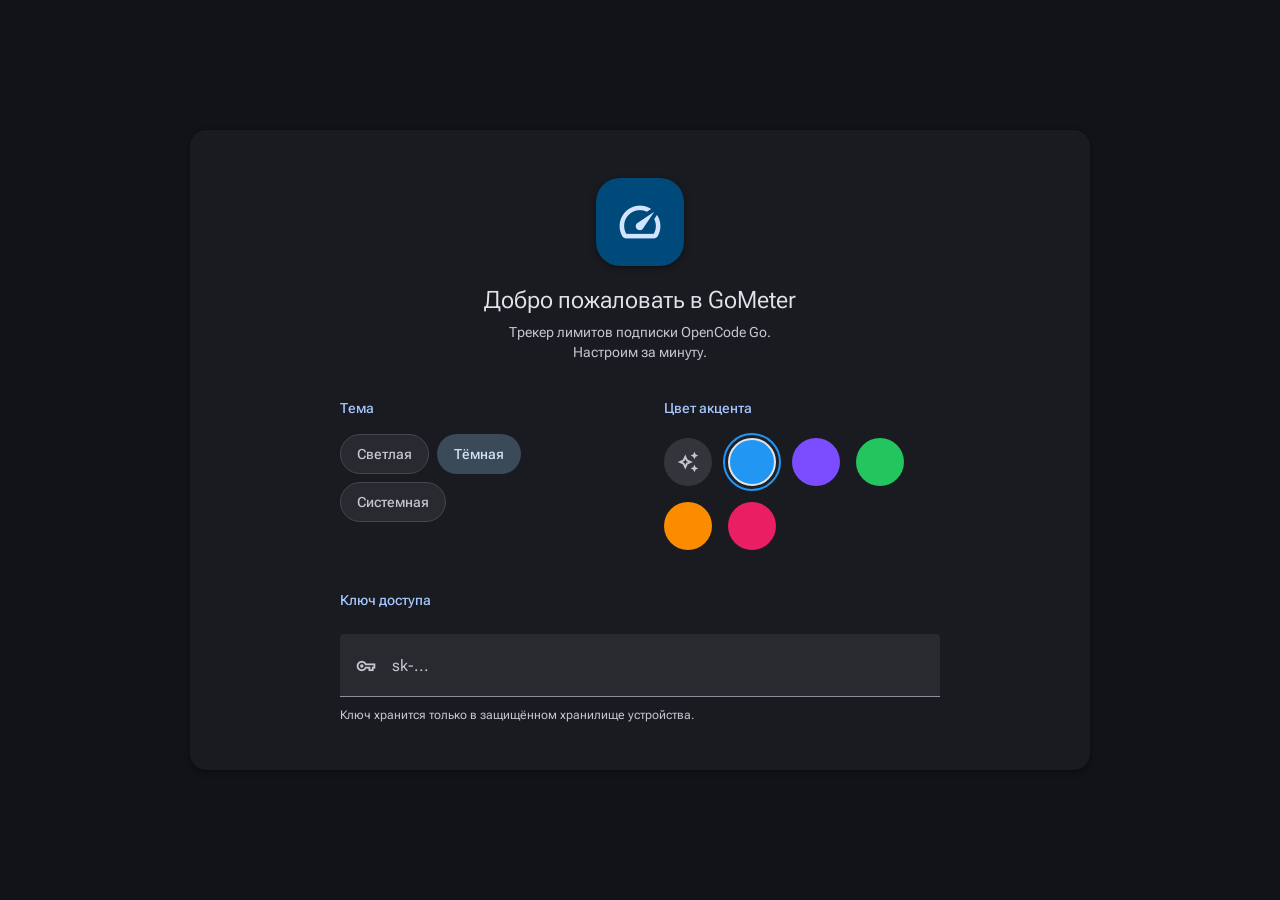
==== docs/gometer-mockup-md3/desktop.html @ 67d7cedd "Initial release: UI, in-app updates, packaging, CI and OpenCode Go API" ====
<!DOCTYPE html>
<html lang="ru">
<head>
  <meta charset="utf-8">
  <meta name="viewport" content="width=device-width, initial-scale=1">
  <title>GoMeter Desktop — лимиты OpenCode Go</title>
  <link rel="preconnect" href="https://fonts.googleapis.com">
  <link rel="preconnect" href="https://fonts.gstatic.com" crossorigin>
  <link href="https://fonts.googleapis.com/css2?family=Roboto+Flex:wght@400;500;700&display=swap" rel="stylesheet">
  <link rel="stylesheet" href="https://fonts.googleapis.com/css2?family=Material+Symbols+Outlined:opsz,wght,FILL,GRAD@20..48,100..700,0..1,-50..200">
  <link rel="stylesheet" href="styles.css">
  <link rel="stylesheet" href="desktop.css">
</head>
<body>
  <div class="desktop">

    <!-- ===== NavigationRail (M3) ===== -->
    <nav class="rail" aria-label="Основная навигация">
      <div class="rail-top">
        <button class="rail-item is-active" data-screen="usage" type="button" aria-label="Использование">
          <span class="rail-indicator" aria-hidden="true"></span>
          <span class="material-symbols-outlined">speed</span>
          <span class="rail-label">Использование</span>
        </button>
        <button class="rail-item" data-screen="notification" type="button" aria-label="Уведомления">
          <span class="rail-indicator" aria-hidden="true"></span>
          <span class="material-symbols-outlined">notifications</span>
          <span class="rail-label">Уведомления</span>
        </button>
        <button class="rail-item" data-screen="settings" type="button" aria-label="Настройки">
          <span class="rail-indicator" aria-hidden="true"></span>
          <span class="material-symbols-outlined">settings</span>
          <span class="rail-label">Настройки</span>
        </button>
      </div>
      <div class="rail-bottom">
        <button class="rail-item" data-screen="key" type="button" aria-label="Ключ доступа">
          <span class="rail-indicator" aria-hidden="true"></span>
          <span class="material-symbols-outlined">key</span>
          <span class="rail-label">Ключ</span>
        </button>
        <button class="rail-item" data-screen="about" type="button" aria-label="О приложении">
          <span class="rail-indicator" aria-hidden="true"></span>
          <span class="material-symbols-outlined">info</span>
          <span class="rail-label">О программе</span>
        </button>
      </div>
      <button class="rail-toggle" id="rail-toggle" type="button" aria-label="Раскрыть меню" title="Раскрыть/свернуть меню">
        <span class="material-symbols-outlined" id="rail-toggle-icon">chevron_right</span>
      </button>
    </nav>

    <main class="desktop-content">

      <!-- ===== Экран: Онбординг ===== -->
      <section id="screen-onboarding" class="screen is-active" aria-label="Добро пожаловать">
        <div class="onboarding d-onboarding">
          <div class="onboarding-hero">
            <span class="onboarding-logo" aria-hidden="true"><span class="material-symbols-outlined">speed</span></span>
            <h1 class="onboarding-title">Добро пожаловать в GoMeter</h1>
            <p class="onboarding-sub">Трекер лимитов подписки OpenCode Go. Настроим за минуту.</p>
          </div>

          <div class="d-onboarding-grid">
            <div class="settings-section">
              <h2 class="section-title">Тема</h2>
              <div class="settings-group">
                <div class="chip-row" role="radiogroup" aria-label="Тема оформления">
                  <button class="filter-chip" data-theme="light" type="button">Светлая</button>
                  <button class="filter-chip is-selected" data-theme="dark" type="button">Тёмная</button>
                  <button class="filter-chip" data-theme="system" type="button">Системная</button>
                </div>
              </div>
            </div>

            <div class="settings-section">
              <h2 class="section-title">Цвет акцента</h2>
              <div class="settings-group">
                <div class="color-row" role="radiogroup" aria-label="Цвет акцента" id="onb-colors"></div>
              </div>
            </div>
          </div>

          <div class="settings-section">
            <h2 class="section-title">Ключ доступа</h2>
            <div class="settings-group onboarding-key">
              <div class="text-field">
                <div class="text-field-icon" aria-hidden="true"><span class="material-symbols-outlined">vpn_key</span></div>
                <input class="text-input" id="onb-key-input" type="password" inputmode="text" autocomplete="off" placeholder="sk-..." spellcheck="false" aria-label="Ключ API">
                <span class="text-field-line" aria-hidden="true"></span>
              </div>
              <p class="onb-hint">Ключ хранится только в защищённом хранилище устройства.</p>
              <p class="helper is-error" id="onb-key-error" role="alert"></p>
            </div>
          </div>

          <button class="btn btn-filled" id="btn-onb-start" type="button">
            <span class="material-symbols-outlined">check</span> Сохранить и начать
          </button>
          <button class="btn btn-tonal" id="btn-onb-import" type="button">
            <span class="material-symbols-outlined">file_download</span> Импортировать из opencode CLI
          </button>
        </div>
      </section>

      <!-- ===== Экран: Использование ===== -->
      <section id="screen-usage" class="screen" aria-label="Использование" hidden>
        <header class="d-toolbar">
          <div class="brand">
            <span class="brand-icon" aria-hidden="true"><span class="material-symbols-outlined">speed</span></span>
            <div class="brand-text">
              <span class="brand-name">GoMeter</span>
              <span class="brand-sub">Лимиты OpenCode Go</span>
            </div>
          </div>
          <div class="d-toolbar-actions">
            <span class="status-chip is-ok" id="summary-chip"><span class="dot" aria-hidden="true"></span><span id="summary-text">Всё спокойно</span></span>
            <button class="icon-btn" id="btn-refresh" type="button" aria-label="Обновить" title="Обновить">
              <span class="material-symbols-outlined">refresh</span>
            </button>
          </div>
        </header>

        <div class="update-banner" id="update-banner" role="status">
          <span class="material-symbols-outlined">system_update</span>
          <div class="update-banner-text">
            <span class="update-banner-title">Вышла версия 0.2.0</span>
            <span class="update-banner-sub">Улучшенная работа с лимитами</span>
          </div>
          <button class="update-banner-btn" id="btn-update-banner" type="button">Обновить</button>
          <button class="update-banner-close" id="btn-update-close" type="button" aria-label="Скрыть">
            <span class="material-symbols-outlined">close</span>
          </button>
        </div>

        <div class="d-cards" id="cards"><!-- из desktop.js --></div>

        <p class="updated" id="updated-at">Обновлено недавно · проверка каждые 5 мин</p>
      </section>

      <!-- ===== Экран: Ключ доступа ===== -->
      <section id="screen-key" class="screen" aria-label="Ключ доступа" hidden>
        <div class="content d-narrow">
          <h1 class="d-page-title">Ключ доступа</h1>
          <p class="lead">Подключимся к API OpenCode Go, чтобы показывать твои лимиты в реальном времени.</p>

          <div class="text-field">
            <div class="text-field-icon" aria-hidden="true"><span class="material-symbols-outlined">vpn_key</span></div>
            <input class="text-input" id="key-input" type="password" inputmode="text" autocomplete="off" placeholder="sk-..." spellcheck="false" aria-label="Ключ API">
            <button class="eye-btn" id="btn-eye" type="button" aria-label="Показать ключ" title="Показать/скрыть">
              <span class="material-symbols-outlined">visibility</span>
            </button>
            <span class="text-field-line" aria-hidden="true"></span>
          </div>
          <p class="helper">Хранится только в защищённом хранилище устройства и никуда не отправляется.</p>
          <p class="helper is-error" id="key-error" role="alert"></p>

          <button class="btn btn-filled" id="btn-save" type="button">
            <span class="material-symbols-outlined">check</span> Сохранить
          </button>
          <button class="btn btn-tonal" id="btn-import" type="button">
            <span class="material-symbols-outlined">file_download</span> Импортировать из opencode CLI
          </button>
          <a class="text-link" href="https://opencode.ai" target="_blank" rel="noopener">Где взять ключ?</a>
        </div>
      </section>

      <!-- ===== Экран: Уведомления ===== -->
      <section id="screen-notification" class="screen" aria-label="Уведомления" hidden>
        <div class="content d-narrow">
          <h1 class="d-page-title">Уведомления</h1>
          <p class="lead">Когда лимит приближается к 80% и 95%, приходит пуш — так ты не упрёшься в лимит неожиданно.</p>

          <div class="phone-notif">
            <div class="notif-header">
              <span class="notif-appicon" aria-hidden="true"><span class="material-symbols-outlined">speed</span></span>
              <span class="notif-appname">GoMeter</span>
              <span class="notif-time">сейчас</span>
            </div>
            <div class="notif-body">
              <span class="notif-title">Лимит 80% · 5-часовое окно</span>
              <span class="notif-text">Осталось 20%. Окно сбросится примерно через 47 минут.</span>
            </div>
          </div>

          <div class="settings-group">
            <div class="list-item">
              <span class="list-icon" aria-hidden="true"><span class="material-symbols-outlined">notifications</span></span>
              <div class="list-text"><span class="list-title">Порог 80%</span><span class="list-sub">«Почти у предела»</span></div>
              <label class="m3-switch"><input type="checkbox" id="switch-80" checked><span class="track" aria-hidden="true"><span class="thumb"></span></span></label>
            </div>
            <div class="list-item">
              <span class="list-icon" aria-hidden="true"><span class="material-symbols-outlined">priority_high</span></span>
              <div class="list-text"><span class="list-title">Порог 95%</span><span class="list-sub">«Близко к лимиту»</span></div>
              <label class="m3-switch"><input type="checkbox" id="switch-95" checked><span class="track" aria-hidden="true"><span class="thumb"></span></span></label>
            </div>
          </div>
        </div>
      </section>

      <!-- ===== Экран: Настройки ===== -->
      <section id="screen-settings" class="screen" aria-label="Настройки" hidden>
        <div class="content d-narrow">
          <h1 class="d-page-title">Настройки</h1>

          <div class="settings-section">
            <h2 class="section-title">Внешний вид</h2>
            <div class="settings-group">
              <div class="list-item">
                <span class="list-icon" aria-hidden="true"><span class="material-symbols-outlined">palette</span></span>
                <div class="list-text"><span class="list-title">Тема</span><span class="list-sub">Авто, светлая или тёмная</span></div>
              </div>
              <div class="chip-row" id="theme-chips" role="radiogroup" aria-label="Тема оформления">
                <button class="filter-chip" data-theme="light" type="button">Светлая</button>
                <button class="filter-chip" data-theme="dark" type="button">Тёмная</button>
                <button class="filter-chip" data-theme="system" type="button">Системная</button>
              </div>
              <div class="list-item">
                <span class="list-icon" aria-hidden="true"><span class="material-symbols-outlined">format_color_fill</span></span>
                <div class="list-text"><span class="list-title">Цвет акцента</span><span class="list-sub">Основной цвет интерфейса</span></div>
              </div>
              <div class="color-row" role="radiogroup" aria-label="Цвет акцента" id="settings-colors"></div>
            </div>
          </div>

          <div class="settings-section">
            <h2 class="section-title">Обновление</h2>
            <div class="settings-group">
              <div class="list-item">
                <span class="list-icon" aria-hidden="true"><span class="material-symbols-outlined">schedule</span></span>
                <div class="list-text"><span class="list-title">Интервал проверки</span><span class="list-sub">Как часто обновлять лимиты</span></div>
              </div>
              <div class="chip-row" role="radiogroup" aria-label="Интервал проверки">
                <button class="filter-chip is-selected" data-interval="1" type="button">1 мин</button>
                <button class="filter-chip" data-interval="3" type="button">3 мин</button>
                <button class="filter-chip" data-interval="5" type="button">5 мин</button>
              </div>
            </div>
          </div>

          <div class="settings-section">
            <h2 class="section-title">Уведомления</h2>
            <div class="settings-group">
              <div class="list-item">
                <span class="list-icon" aria-hidden="true"><span class="material-symbols-outlined">notifications_active</span></span>
                <div class="list-text"><span class="list-title">Показывать уведомления</span><span class="list-sub">О достижении порогов 80% и 95%</span></div>
                <label class="m3-switch"><input type="checkbox" id="switch-notif" checked><span class="track" aria-hidden="true"><span class="thumb"></span></span></label>
              </div>
              <div class="list-item">
                <span class="list-icon" aria-hidden="true"><span class="material-symbols-outlined">sensors</span></span>
                <div class="list-text"><span class="list-title">Порог 80%</span><span class="list-sub">«Почти у предела»</span></div>
                <label class="m3-switch"><input type="checkbox" id="set-80" checked><span class="track" aria-hidden="true"><span class="thumb"></span></span></label>
              </div>
              <div class="list-item">
                <span class="list-icon" aria-hidden="true"><span class="material-symbols-outlined">priority_high</span></span>
                <div class="list-text"><span class="list-title">Порог 95%</span><span class="list-sub">«Близко к лимиту»</span></div>
                <label class="m3-switch"><input type="checkbox" id="set-95" checked><span class="track" aria-hidden="true"><span class="thumb"></span></span></label>
              </div>
            </div>
          </div>

          <div class="settings-section">
            <h2 class="section-title">Доступ</h2>
            <div class="settings-group">
              <button class="list-item is-clickable" id="go-key-settings" type="button">
                <span class="list-icon" aria-hidden="true"><span class="material-symbols-outlined">key</span></span>
                <div class="list-text"><span class="list-title">Ключ доступа</span><span class="list-sub">Ввод или импорт ключа API</span></div>
                <span class="material-symbols-outlined chevron" aria-hidden="true">chevron_right</span>
              </button>
              <button class="list-item is-clickable" id="btn-import-settings" type="button">
                <span class="list-icon" aria-hidden="true"><span class="material-symbols-outlined">file_download</span></span>
                <div class="list-text"><span class="list-title">Импорт из opencode CLI</span><span class="list-sub">~/.local/share/opencode/auth.json</span></div>
                <span class="material-symbols-outlined chevron" aria-hidden="true">chevron_right</span>
              </button>
            </div>
          </div>

          <div class="settings-section">
            <h2 class="section-title">Прочее</h2>
            <div class="settings-group">
              <button class="list-item is-clickable" id="btn-clear" type="button">
                <span class="list-icon is-error" aria-hidden="true"><span class="material-symbols-outlined">delete</span></span>
                <div class="list-text"><span class="list-title is-error">Очистить данные</span><span class="list-sub">Сбросить кэш и ключ доступа</span></div>
                <span class="material-symbols-outlined chevron" aria-hidden="true">chevron_right</span>
              </button>
            </div>
          </div>
        </div>
      </section>

      <!-- ===== Экран: О приложении ===== -->
      <section id="screen-about" class="screen" aria-label="О приложении" hidden>
        <div class="content d-narrow about">
          <h1 class="d-page-title">О приложении</h1>

          <div class="about-hero">
            <span class="about-logo" aria-hidden="true"><span class="material-symbols-outlined">speed</span></span>
            <h2 class="about-name">GoMeter</h2>
            <p class="about-version">Версия 0.1.0 · мокап</p>
          </div>

          <div class="update-card">
            <span class="material-symbols-outlined">system_update</span>
            <div class="update-card-text">
              <span class="update-card-title">Доступно обновление</span>
              <span class="update-card-sub">0.1.0 → 0.2.0 · улучшенная работа с лимитами</span>
            </div>
            <button class="btn btn-tonal btn-sm" id="btn-update-about" type="button">Обновить</button>
          </div>

          <p class="about-desc">Трекер лимитов подписки <b>OpenCode Go</b> — показывает, сколько осталось в 5-часовом, недельном и месячном окнах, и предупреждает, когда лимит близок.</p>

          <div class="settings-group">
            <a class="list-item is-clickable" href="https://opencode.ai/go" target="_blank" rel="noopener">
              <span class="list-icon" aria-hidden="true"><span class="material-symbols-outlined">language</span></span>
              <div class="list-text"><span class="list-title">OpenCode Go</span><span class="list-sub">opencode.ai/go</span></div>
              <span class="material-symbols-outlined chevron" aria-hidden="true">open_in_new</span>
            </a>
            <div class="list-item">
              <span class="list-icon" aria-hidden="true"><span class="material-symbols-outlined">code</span></span>
              <div class="list-text"><span class="list-title">Material Design 3</span><span class="list-sub">Google · светлая и тёмная темы</span></div>
            </div>
            <div class="list-item">
              <span class="list-icon" aria-hidden="true"><span class="material-symbols-outlined">star</span></span>
              <div class="list-text"><span class="list-title">Сделано с заботой</span><span class="list-sub">Flutter · Windows, Linux, macOS</span></div>
            </div>
          </div>

          <div class="platforms">
            <span class="platforms-title">Платформы</span>
            <div class="platforms-row">
              <span class="platform-item"><span class="material-symbols-outlined">desktop_windows</span>Windows</span>
              <span class="platform-item"><span class="material-symbols-outlined">computer</span>Linux</span>
              <span class="platform-item"><span class="material-symbols-outlined">laptop_mac</span>macOS</span>
            </div>
          </div>

          <p class="about-copy">© 2026 GoMeter. Данные об использовании не покидают устройство.</p>
        </div>
      </section>

    </main>
  </div>

  <script src="desktop.js"></script>
</body>
</html>
---- docs/gometer-mockup-md3/styles.css ----
/* =========================================================
   GoMeter · Material Design 3 (Google)
   Тема: светлая/тёмная + 5 акцент-цветов (Material Color Utilities)
   По умолчанию: тёмная тема + синий акцент
   ========================================================= */

/* ---- базовые (тёмная тема + синий seed) ---- */
:root {
  /* primary / secondary (синий, dark) */
  --primary: #A6C8FF;
  --on-primary: #003258;
  --primary-container: #00497B;
  --on-primary-container: #D2E4FF;
  --secondary: #B9C8DC;
  --on-secondary: #233341;
  --secondary-container: #3A4A59;
  --on-secondary-container: #D5E4F8;

  /* surface (нейтральные, dark) */
  --surface-dim: #111318;
  --surface-bright: #37393F;
  --surface-container-lowest: #0C0E13;
  --surface-container-low: #191B21;
  --surface-container: #1D1F25;
  --surface-container-high: #282A30;
  --surface-container-highest: #33353B;
  --on-surface: #E2E2E9;
  --on-surface-variant: #C5C6D0;
  --inverse-surface: #E2E2E9;
  --inverse-on-surface: #2E3036;
  --outline: #8F9099;
  --outline-variant: #45464F;

  /* error / warn (dark) */
  --error: #FFB4AB;
  --on-error: #690005;
  --error-container: #93000A;
  --on-error-container: #FFDAD6;
  --warn: #FFB759;
  --warn-container: #5C4900;
  --on-warn-container: #FFE08A;

  /* форма и тени M3 */
  --radius-xs: 4px;
  --radius-s: 8px;
  --radius-m: 12px;
  --radius-l: 16px;
  --radius-xl: 28px;
  --radius-full: 9999px;
  --elev-1: 0 1px 2px rgba(0,0,0,.3), 0 1px 3px 1px rgba(0,0,0,.15);
  --elev-2: 0 1px 2px rgba(0,0,0,.3), 0 2px 6px 2px rgba(0,0,0,.15);
  --dur: 300ms;
  --ease: cubic-bezier(.2, 0, 0, 1);

  /* типы MD3 (Roboto Flex) */
  --ts-headline-small-size: 24px;   --ts-headline-small-lh: 32px;
  --ts-title-large-size: 22px;      --ts-title-large-lh: 28px;
  --ts-title-medium-size: 16px;     --ts-title-medium-lh: 24px;
  --ts-body-large-size: 16px;       --ts-body-large-lh: 24px;
  --ts-body-medium-size: 14px;      --ts-body-medium-lh: 20px;
  --ts-label-large-size: 14px;      --ts-label-large-lh: 20px;
  --ts-label-medium-size: 12px;     --ts-label-medium-lh: 16px;
}

/* =========================================================
   Светлая тема (поверхности + синий seed)
   ========================================================= */
body.theme-light {
  --primary: #0061A4;
  --on-primary: #FFFFFF;
  --primary-container: #D2E4FF;
  --on-primary-container: #001C37;
  --secondary: #52606F;
  --on-secondary: #FFFFFF;
  --secondary-container: #D6E4F4;
  --on-secondary-container: #0F1D2A;

  --surface-dim: #D8D8DE;
  --surface-bright: #FBFBFE;
  --surface-container-lowest: #FFFFFF;
  --surface-container-low: #F5F5FA;
  --surface-container: #F0F0F5;
  --surface-container-high: #EAEAEF;
  --surface-container-highest: #E4E4E9;
  --on-surface: #1A1B20;
  --on-surface-variant: #45464F;
  --inverse-surface: #2E3036;
  --inverse-on-surface: #E2E2E9;
  --outline: #767680;
  --outline-variant: #C6C6CF;

  --error: #BA1A1A;
  --on-error: #FFFFFF;
  --error-container: #FFDAD6;
  --on-error-container: #410002;
  --warn: #9C6200;
  --warn-container: #FFE08A;
  --on-warn-container: #2C1D00;
}

/* =========================================================
   Акцент-цвета: фиолетовый / зелёный / оранжевый / розовый
   (комбинируются с .theme-light)
   ========================================================= */
body.seed-violet {
  --primary: #CFBCFF; --on-primary: #351B68; --primary-container: #4B2D92; --on-primary-container: #E9DDFF;
  --secondary: #CBC2DB; --on-secondary: #332D42; --secondary-container: #4A435A; --on-secondary-container: #E7DEF8;
}
body.theme-light.seed-violet {
  --primary: #6750A4; --on-primary: #FFFFFF; --primary-container: #E9DDFF; --on-primary-container: #22005D;
  --secondary: #625B71; --on-secondary: #FFFFFF; --secondary-container: #E7DEF8; --on-secondary-container: #1E192B;
}
body.seed-green {
  --primary: #9BE89F; --on-primary: #00390F; --primary-container: #00531C; --on-primary-container: #B3F5B4;
  --secondary: #B8CCB8; --on-secondary: #233528; --secondary-container: #3B4C3D; --on-secondary-container: #D4E8D2;
}
body.theme-light.seed-green {
  --primary: #3B693E; --on-primary: #FFFFFF; --primary-container: #B9F0B4; --on-primary-container: #0C370F;
  --secondary: #556355; --on-secondary: #FFFFFF; --secondary-container: #D9E8D7; --on-secondary-container: #142015;
}
body.seed-orange {
  --primary: #FFB77C; --on-primary: #512600; --primary-container: #753B00; --on-primary-container: #FFDCC1;
  --secondary: #E0BEAA; --on-secondary: #3F2A1B; --secondary-container: #57402F; --on-secondary-container: #FFDBC4;
}
body.theme-light.seed-orange {
  --primary: #9A4200; --on-primary: #FFFFFF; --primary-container: #FFDCC1; --on-primary-container: #321200;
  --secondary: #765947; --on-secondary: #FFFFFF; --secondary-container: #FFDBC4; --on-secondary-container: #2A1708;
}
body.seed-pink {
  --primary: #FFB1C8; --on-primary: #65002F; --primary-container: #8E0049; --on-primary-container: #FFD9E2;
  --secondary: #E2BDC7; --on-secondary: #44242C; --secondary-container: #5C3A42; --on-secondary-container: #FFD9E2;
}
body.theme-light.seed-pink {
  --primary: #9E3C5A; --on-primary: #FFFFFF; --primary-container: #FFD9E2; --on-primary-container: #400016;
  --secondary: #75565F; --on-secondary: #FFFFFF; --secondary-container: #FFD9E2; --on-secondary-container: #2B151B;
}

/* Автоцвет (динамический, как Material You default) */
body.seed-auto {
  --primary: #CBBEFF; --on-primary: #3B2E6B; --primary-container: #534494; --on-primary-container: #E6DFFF;
  --secondary: #C9C5D0; --on-secondary: #322F37; --secondary-container: #49464F; --on-secondary-container: #E5E1E9;
}
body.theme-light.seed-auto {
  --primary: #6750A4; --on-primary: #FFFFFF; --primary-container: #E6DFFF; --on-primary-container: #1E0062;
  --secondary: #625B71; --on-secondary: #FFFFFF; --secondary-container: #E8DEF8; --on-secondary-container: #1F192B;
}

* { box-sizing: border-box; margin: 0; padding: 0; }

html, body { height: 100%; }

body {
  background: var(--surface-dim);
  color: var(--on-surface);
  font-family: "Roboto Flex", "Roboto", system-ui, -apple-system, "Segoe UI", sans-serif;
  font-size: 16px;
  line-height: 1.4;
  -webkit-font-smoothing: antialiased;
  display: flex;
  justify-content: center;
}

.material-symbols-outlined {
  font-variation-settings: 'FILL' 0, 'wght' 500, 'GRAD' 0, 'opsz' 24;
  user-select: none;
}

/* ---- контейнер-«телефон» (собственный скролл) ---- */
.app {
  width: 100%;
  max-width: 440px;
  height: 100vh;
  height: 100dvh;
  display: flex;
  flex-direction: column;
  position: relative;
  overflow-y: auto;
  overscroll-behavior: contain;
  padding-bottom: 180px;
  scrollbar-width: thin;
}

.screen {
  flex: 1;
  display: flex;
  flex-direction: column;
  min-height: auto;
  animation: fade-in var(--dur) var(--ease);
}
.screen[hidden] { display: none; }
@keyframes fade-in {
  from { opacity: 0; transform: translateY(8px); }
  to   { opacity: 1; transform: none; }
}

/* =========================================================
   Top App Bar (M3)
   ========================================================= */
.top-app-bar {
  display: flex;
  align-items: center;
  gap: 8px;
  padding: 12px 16px 8px;
  min-height: 64px;
}
.top-app-bar-title { display: flex; align-items: center; gap: 14px; flex: 1; }
.app-bar-title { font-size: var(--ts-title-large-size); line-height: var(--ts-title-large-lh); font-weight: 400; letter-spacing: 0; }

.brand-icon {
  width: 40px; height: 40px;
  border-radius: var(--radius-m);
  background: var(--primary-container);
  color: var(--on-primary-container);
  display: grid; place-items: center;
}
.brand-text { display: flex; flex-direction: column; }
.brand-name { font-size: var(--ts-title-large-size); line-height: var(--ts-title-large-lh); font-weight: 400; letter-spacing: 0; }
.brand-sub { font-size: var(--ts-body-medium-size); line-height: var(--ts-body-medium-lh); color: var(--on-surface-variant); }

.top-app-bar-actions { display: flex; gap: 4px; }

/* Icon Button (M3) — 48px touch target */
.icon-btn {
  width: 48px; height: 48px;
  border: none; border-radius: var(--radius-xl);
  background: transparent; color: var(--on-surface-variant);
  display: grid; place-items: center;
  cursor: pointer;
  font-size: 24px;
  transition: background var(--dur);
  position: relative;
  overflow: hidden;
}
.icon-btn:hover { background: rgba(225, 228, 221, .08); }
.icon-btn:active { background: rgba(225, 228, 221, .16); }
.icon-btn:focus-visible { outline: 2px solid var(--primary); outline-offset: 2px; }

/* =========================================================
   Summary chip
   ========================================================= */
.summary { display: flex; align-items: center; padding: 4px 16px 12px; }
.status-chip {
  display: inline-flex; align-items: center; gap: 8px;
  padding: 8px 16px;
  border-radius: var(--radius-s);
  font-size: var(--ts-label-large-size); line-height: var(--ts-label-large-lh); font-weight: 500;
}
.status-chip .dot { width: 8px; height: 8px; border-radius: 50%; background: currentColor; }
.status-chip.is-ok     { background: var(--primary-container); color: var(--on-primary-container); }
.status-chip.is-warn   { background: var(--warn-container);    color: var(--on-warn-container); }
.status-chip.is-danger { background: var(--error-container);   color: var(--on-error-container); }

/* =========================================================
   Cards лимитов (M3 — filled card)
   ========================================================= */
.content { display: flex; flex-direction: column; gap: 16px; padding: 4px 16px 24px; }
.cards { display: flex; flex-direction: column; gap: 12px; padding: 0 16px 24px; }

.card {
  background: var(--surface-container-low);
  border-radius: var(--radius-m);
  padding: 20px 20px 12px;
}

.card-top { display: flex; align-items: center; justify-content: space-between; margin-bottom: 2px; }
.card-name { font-size: var(--ts-title-medium-size); line-height: var(--ts-title-medium-lh); font-weight: 500; letter-spacing: .01em; }
.card-window { font-size: var(--ts-label-medium-size); line-height: var(--ts-label-medium-lh); color: var(--on-surface-variant); }

.card-metric { display: flex; align-items: baseline; gap: 10px; margin-top: 10px; }
.card-percent { font-size: 40px; font-weight: 700; letter-spacing: -.01em; line-height: 1.05; }
.card-percent small { font-size: 20px; font-weight: 500; color: var(--on-surface-variant); }
.card-used { font-size: var(--ts-body-medium-size); line-height: var(--ts-body-medium-lh); color: var(--on-surface-variant); }

/* LinearProgressIndicator (M3) */
.progress { height: 4px; border-radius: var(--radius-xs); background: var(--surface-container-highest); overflow: hidden; margin: 16px 0 12px; }
.progress > span {
  display: block; height: 100%;
  border-radius: var(--radius-xs);
  transition: width .6s var(--ease);
}

.card-foot { display: flex; align-items: center; justify-content: space-between; gap: 10px; }
.card-countdown { display: inline-flex; align-items: center; gap: 6px; font-size: var(--ts-body-medium-size); line-height: var(--ts-body-medium-lh); color: var(--on-surface-variant); }
.card-countdown .material-symbols-outlined { font-size: 16px; }
.card-countdown b { color: var(--on-surface); font-weight: 500; font-variant-numeric: tabular-nums; }

/* статусный чип */
.status-pill {
  display: inline-flex; align-items: center; gap: 6px;
  font-size: var(--ts-label-medium-size); line-height: var(--ts-label-medium-lh); font-weight: 500;
  padding: 6px 12px; border-radius: var(--radius-full);
  white-space: nowrap;
}
.status-pill .dot { width: 8px; height: 8px; border-radius: 50%; background: currentColor; }

.card.is-green  { --acc: var(--primary);            --acc-container: var(--primary-container);   --acc-on: var(--on-primary-container); }
.card.is-amber  { --acc: var(--warn);               --acc-container: var(--warn-container);      --acc-on: var(--on-warn-container); }
.card.is-red    { --acc: var(--error);              --acc-container: var(--error-container);     --acc-on: var(--on-error-container); }

.card.is-green .card-percent, .card.is-amber .card-percent, .card.is-red .card-percent { color: var(--acc); }
.card .progress > span { background: var(--acc); }
.card .status-pill { background: var(--acc-container); color: var(--acc-on); }

/* friendly-подпись */
.card-note { margin-top: 12px; padding-top: 10px; border-top: 1px solid var(--outline-variant); font-size: var(--ts-body-medium-size); line-height: var(--ts-body-medium-lh); color: var(--on-surface-variant); display: flex; gap: 8px; align-items: flex-start; }
.card-note .material-symbols-outlined { font-size: 16px; color: var(--acc); flex: none; margin-top: 1px; }

.updated { text-align: center; font-size: var(--ts-label-medium-size); line-height: var(--ts-label-medium-lh); color: var(--on-surface-variant); padding: 12px 0 4px; }

/* =========================================================
   Форма ключа (M3 filled text field)
   ========================================================= */
.lead { font-size: var(--ts-body-medium-size); line-height: var(--ts-body-medium-lh); color: var(--on-surface-variant); }

.text-field { position: relative; display: flex; align-items: center; }
.text-field-icon { position: absolute; left: 16px; color: var(--on-surface-variant); display: grid; place-items: center; }
.text-field-icon .material-symbols-outlined { font-size: 20px; }
.text-input {
  width: 100%;
  padding: 22px 56px 22px 52px;
  font-size: 16px; font-family: inherit; color: var(--on-surface);
  background: var(--surface-container-high);
  border: none;
  border-radius: var(--radius-xs) var(--radius-xs) 0 0;
  outline: none;
  transition: background var(--dur);
}
.text-input::placeholder { color: var(--on-surface-variant); }
.text-input:focus { background: var(--surface-container-highest); }
.text-field-line {
  position: absolute; left: 0; right: 0; bottom: 0; height: 1px;
  background: var(--outline); transition: height var(--dur), background var(--dur);
}
.text-input:focus ~ .text-field-line { height: 2px; background: var(--primary); }
.text-field:focus-within .text-field-line { height: 2px; background: var(--primary); }

.eye-btn {
  position: absolute; right: 4px;
  width: 48px; height: 48px; border: none;
  background: transparent; color: var(--on-surface-variant);
  display: grid; place-items: center; cursor: pointer;
  border-radius: var(--radius-full);
  transition: background var(--dur), color var(--dur);
}
.eye-btn:hover { background: rgba(225, 228, 221, .08); color: var(--on-surface); }
.eye-btn .material-symbols-outlined { font-size: 20px; }

.helper { font-size: var(--ts-label-medium-size); line-height: var(--ts-label-medium-lh); color: var(--on-surface-variant); margin-top: -8px; }
.helper.is-error { color: var(--error); min-height: 18px; margin-top: 4px; }
.helper.is-ok { color: var(--primary); min-height: 18px; margin-top: 4px; }

/* =========================================================
   Buttons (M3)
   ========================================================= */
.btn {
  display: flex; align-items: center; justify-content: center; gap: 8px;
  width: 100%;
  height: 48px;
  padding: 0 24px;
  font-size: var(--ts-label-large-size); line-height: var(--ts-label-large-lh); font-weight: 500; font-family: inherit; letter-spacing: .01em;
  border-radius: var(--radius-full);
  cursor: pointer;
  transition: background var(--dur), box-shadow var(--dur), filter var(--dur);
}
.btn .material-symbols-outlined { font-size: 18px; }
.btn:active { filter: brightness(.95); }
.btn:focus-visible { outline: 2px solid var(--primary); outline-offset: 2px; }

.btn-filled {
  background: var(--primary); color: var(--on-primary); border: none;
  box-shadow: var(--elev-1);
}
.btn-filled:hover { box-shadow: var(--elev-2); }

.btn-tonal {
  background: var(--secondary-container); color: var(--on-secondary-container); border: none;
}
.btn-tonal:hover { background: #45574A; }

.text-link {
  text-align: center; font-size: var(--ts-label-large-size); line-height: var(--ts-label-large-lh); font-weight: 500; color: var(--primary);
  text-decoration: none; padding: 10px;
}
.text-link:hover { text-decoration: underline; }

/* =========================================================
   Notification preview (M3)
   ========================================================= */
.phone-notif {
  background: var(--surface-container-high);
  border-radius: var(--radius-m);
  padding: 16px;
}
.notif-header { display: flex; align-items: center; gap: 12px; margin-bottom: 6px; }
.notif-appicon {
  width: 32px; height: 32px; border-radius: var(--radius-s);
  background: var(--primary-container); color: var(--on-primary-container);
  display: grid; place-items: center;
}
.notif-appicon .material-symbols-outlined { font-size: 18px; }
.notif-appname { font-size: var(--ts-label-large-size); line-height: var(--ts-label-large-lh); font-weight: 500; flex: 1; }
.notif-time { font-size: var(--ts-label-medium-size); line-height: var(--ts-label-medium-lh); color: var(--on-surface-variant); }
.notif-body { display: flex; flex-direction: column; gap: 2px; }
.notif-title { font-size: var(--ts-label-large-size); line-height: var(--ts-label-large-lh); font-weight: 500; }
.notif-text { font-size: var(--ts-body-medium-size); line-height: var(--ts-body-medium-lh); color: var(--on-surface-variant); }

/* =========================================================
   Настройки: секции и списки (M3 list)
   ========================================================= */
.settings-section { display: flex; flex-direction: column; gap: 8px; }
.section-title {
  font-size: var(--ts-label-large-size); line-height: var(--ts-label-large-lh); font-weight: 500; color: var(--primary);
  padding: 8px 16px 0;
}
.settings-group {
  background: var(--surface-container-low);
  border-radius: var(--radius-m);
  overflow: hidden;
}

.list-item {
  display: flex; align-items: center; gap: 16px;
  width: 100%;
  min-height: 64px;
  padding: 8px 16px;
  background: transparent; border: none;
  color: var(--on-surface);
  font-family: inherit; text-align: left;
  cursor: default;
}
.list-item + .list-item { border-top: 1px solid var(--outline-variant); }
.list-item.is-clickable { cursor: pointer; transition: background var(--dur); }
.list-item.is-clickable:hover { background: rgba(225, 228, 221, .05); }
.list-item.is-clickable:active { background: rgba(225, 228, 221, .1); }
.list-item:focus-visible { outline: 2px solid var(--primary); outline-offset: -2px; }

.list-icon {
  width: 40px; height: 40px; flex: none;
  border-radius: var(--radius-xl);
  background: var(--secondary-container);
  color: var(--on-secondary-container);
  display: grid; place-items: center;
}
.list-icon .material-symbols-outlined { font-size: 20px; }
.list-icon.is-error { background: var(--error-container); color: var(--on-error-container); }

.list-text { flex: 1; display: flex; flex-direction: column; gap: 1px; min-width: 0; }
.list-title { font-size: var(--ts-title-medium-size); line-height: var(--ts-title-medium-lh); font-weight: 500; letter-spacing: .01em; }
.list-title.is-error { color: var(--error); }
.list-sub { font-size: var(--ts-label-medium-size); line-height: var(--ts-label-medium-lh); color: var(--on-surface-variant); }
.chevron { color: var(--on-surface-variant); font-size: 20px; }

/* ---- filter chips (M3) для интервала ---- */
.chip-row { display: flex; gap: 8px; padding: 8px 16px 16px; flex-wrap: wrap; }
.filter-chip {
  height: 40px;
  padding: 0 16px;
  display: inline-flex; align-items: center; gap: 8px;
  font-family: inherit; font-size: var(--ts-label-large-size); line-height: var(--ts-label-large-lh); font-weight: 500;
  background: var(--surface-container-high);
  color: var(--on-surface-variant);
  border: 1px solid var(--outline-variant);
  border-radius: var(--radius-full);
  cursor: pointer;
  transition: background var(--dur), color var(--dur), border-color var(--dur);
}
.filter-chip:hover { background: var(--surface-container-highest); }
.filter-chip.is-selected {
  background: var(--secondary-container);
  color: var(--on-secondary-container);
  border-color: transparent;
}

/* =========================================================
   Switch (M3)
   ========================================================= */
.m3-switch { position: relative; display: inline-block; width: 52px; height: 32px; flex: none; }
.m3-switch input { opacity: 0; width: 0; height: 0; }
.track {
  position: absolute; inset: 0;
  background: var(--surface-container-highest);
  border: 2px solid var(--outline);
  border-radius: var(--radius-xl);
  cursor: pointer;
  transition: background var(--dur), border-color var(--dur);
}
.thumb {
  position: absolute; top: 50%; left: 4px;
  width: 16px; height: 16px;
  transform: translateY(-50%);
  background: var(--outline);
  border-radius: 50%;
  transition: left var(--dur) var(--ease), width var(--dur), height var(--dur), background var(--dur);
}
.m3-switch input:checked + .track { background: var(--primary); border-color: var(--primary); }
.m3-switch input:checked + .track .thumb { left: calc(100% - 20px); background: var(--on-primary); }
.m3-switch input:focus-visible + .track { outline: 2px solid var(--primary); outline-offset: 2px; }

/* =========================================================
   NavigationBar (M3) — плавающая «пилюля» внизу по центру
   ========================================================= */
.navigation-bar {
  position: fixed;
  bottom: 16px; left: 50%; transform: translateX(-50%);
  width: fit-content;
  max-width: calc(100% - 32px);
  display: flex;
  background: var(--surface-container-high);
  box-shadow: var(--elev-2);
  border-radius: var(--radius-xl);
  padding: 8px 10px calc(8px + env(safe-area-inset-bottom, 0px));
  gap: 6px;
}
.nav-item {
  position: relative;
  display: flex; flex-direction: column; align-items: center; justify-content: flex-start; gap: 4px;
  width: 112px;
  height: 72px;
  padding: 0;
  border: none; background: transparent; color: var(--on-surface-variant);
  font-family: inherit;
  cursor: pointer;
  border-radius: var(--radius-l);
  transition: color var(--dur);
}
.nav-item .material-symbols-outlined { font-size: 24px; }
/* активная пилюля-овал 64×32 за иконкой (M3 ActiveIndicator), смещение 12dp от верха */
.nav-icon-wrap {
  position: relative;
  display: grid; place-items: center;
  width: 64px; height: 32px;
  margin-top: 12px;
  z-index: 0;
}
.nav-indicator {
  position: absolute; inset: 0;
  border-radius: var(--radius-xl);
  background: var(--secondary-container);
  opacity: 0;
  transform: scale(.6);
  transition: opacity var(--dur), transform var(--dur);
}
.nav-item.is-active .nav-indicator { opacity: 1; transform: scale(1); }
.nav-icon-wrap .material-symbols-outlined {
  position: relative; z-index: 1; line-height: 1;
  font-variation-settings: 'FILL' 0, 'wght' 400, 'GRAD' 0, 'opsz' 24;
  transition: font-variation-settings var(--dur);
}
.nav-item.is-active .material-symbols-outlined {
  font-variation-settings: 'FILL' 1, 'wght' 500, 'GRAD' 0, 'opsz' 24;
}
.nav-label {
  font-size: var(--ts-label-medium-size); line-height: var(--ts-label-medium-lh); font-weight: 500;
  white-space: nowrap;
  color: var(--on-surface-variant);
}
.nav-item.is-active { color: var(--on-secondary-container); }
.nav-item.is-active .nav-label { color: var(--on-secondary-container); }
.nav-item:focus-visible { outline: 2px solid var(--primary); outline-offset: -2px; }

/* =========================================================
   О приложении
   ========================================================= */
.about { padding-top: 12px; }
.about-hero { display: flex; flex-direction: column; align-items: center; gap: 6px; padding: 24px 0 8px; }
.about-logo {
  width: 72px; height: 72px;
  border-radius: 20px;
  background: var(--primary-container);
  color: var(--on-primary-container);
  display: grid; place-items: center;
  box-shadow: var(--elev-2);
}
.about-logo .material-symbols-outlined { font-size: 40px; }
.about-name { font-size: var(--ts-headline-small-size); line-height: var(--ts-headline-small-lh); font-weight: 400; letter-spacing: 0; margin-top: 8px; }
.about-version { font-size: var(--ts-body-medium-size); line-height: var(--ts-body-medium-lh); color: var(--on-surface-variant); }
.about-desc { font-size: var(--ts-body-medium-size); line-height: 1.5; color: var(--on-surface-variant); text-align: center; }
.about-desc b { color: var(--on-surface); }
.about-copy { font-size: var(--ts-label-medium-size); line-height: var(--ts-label-medium-lh); color: var(--on-surface-variant); text-align: center; padding: 8px 0 16px; }

/* =========================================================
   Баннер обновления (главный экран)
   ========================================================= */
.update-banner {
  display: flex; align-items: center; gap: 12px;
  margin: 0 16px 12px;
  padding: 12px 12px 12px 16px;
  background: var(--primary-container);
  color: var(--on-primary-container);
  border-radius: var(--radius-m);
}
.update-banner > .material-symbols-outlined { font-size: 22px; flex: none; }
.update-banner-text { flex: 1; display: flex; flex-direction: column; min-width: 0; }
.update-banner-title { font-size: var(--ts-label-large-size); line-height: var(--ts-label-large-lh); font-weight: 500; }
.update-banner-sub { font-size: var(--ts-label-medium-size); line-height: var(--ts-label-medium-lh); opacity: .8; }
.update-banner-btn {
  flex: none;
  height: 36px; padding: 0 16px;
  border: none; border-radius: var(--radius-full);
  background: var(--on-primary-container); color: var(--primary-container);
  font-family: inherit; font-size: var(--ts-label-large-size); line-height: var(--ts-label-large-lh); font-weight: 500;
  cursor: pointer;
  transition: filter var(--dur);
}
.update-banner-btn:hover { filter: brightness(1.08); }
.update-banner-close {
  flex: none;
  width: 36px; height: 36px;
  border: none; background: transparent; color: inherit; opacity: .75;
  display: grid; place-items: center; cursor: pointer;
  border-radius: var(--radius-xl);
}
.update-banner-close:hover { opacity: 1; background: rgba(0,0,0,.12); }
.update-banner-close .material-symbols-outlined { font-size: 18px; }

/* =========================================================
   Онбординг (первый запуск)
   ========================================================= */
.onboarding {
  display: flex; flex-direction: column; gap: 16px;
  padding: 24px 16px 32px;
}
.onboarding-hero { display: flex; flex-direction: column; align-items: center; gap: 6px; text-align: center; padding: 8px 0 12px; }
.onboarding-logo {
  width: 88px; height: 88px;
  border-radius: 24px;
  background: var(--primary-container); color: var(--on-primary-container);
  display: grid; place-items: center;
  box-shadow: var(--elev-2);
}
.onboarding-logo .material-symbols-outlined { font-size: 48px; }
.onboarding-title { font-size: var(--ts-headline-small-size); line-height: var(--ts-headline-small-lh); font-weight: 400; letter-spacing: 0; margin-top: 12px; }
.onboarding-sub { font-size: var(--ts-body-medium-size); line-height: var(--ts-body-medium-lh); color: var(--on-surface-variant); max-width: 320px; }

.onboarding-key { padding: 16px; display: flex; flex-direction: column; gap: 10px; }
.onb-hint { font-size: var(--ts-label-medium-size); line-height: var(--ts-label-medium-lh); color: var(--on-surface-variant); }
.onboarding .btn { height: 52px; }

/* =========================================================
   Цвет акцента (точки)
   ========================================================= */
.color-row { display: flex; gap: 16px; padding: 12px 16px 16px; flex-wrap: wrap; }
.color-dot {
  width: 48px; height: 48px;
  border-radius: 50%;
  border: 2px solid transparent;
  cursor: pointer;
  padding: 0;
  background-clip: padding-box;
  transition: transform var(--dur), border-color var(--dur), box-shadow var(--dur);
  position: relative;
}
.color-dot:hover { transform: scale(1.08); }
.color-dot.is-selected {
  border-color: var(--on-surface);
  box-shadow: 0 0 0 3px var(--surface-container);
}
.color-dot::after {
  content: "";
  position: absolute; inset: -7px;
  border-radius: 50%;
  border: 2px solid transparent;
  transition: border-color var(--dur);
}
.color-dot.is-selected::after { border-color: var(--color, var(--primary)); }
.color-dot.is-auto {
  background: var(--surface-container-highest);
  color: var(--on-surface-variant);
  display: grid; place-items: center;
}
.color-dot.is-auto .material-symbols-outlined { font-size: 22px; pointer-events: none; }
.color-dot.is-auto.is-selected { color: var(--primary); }

/* =========================================================
   Обновление в «О приложении» + платформы
   ========================================================= */
.update-card {
  display: flex; align-items: center; gap: 12px;
  padding: 14px 16px;
  background: var(--primary-container);
  color: var(--on-primary-container);
  border-radius: var(--radius-m);
}
.update-card > .material-symbols-outlined { font-size: 24px; flex: none; }
.update-card-text { flex: 1; display: flex; flex-direction: column; }
.update-card-title { font-size: var(--ts-label-large-size); line-height: var(--ts-label-large-lh); font-weight: 500; }
.update-card-sub { font-size: var(--ts-label-medium-size); line-height: var(--ts-label-medium-lh); opacity: .8; }
.btn-sm { width: auto; height: 38px; padding: 0 18px; border-radius: var(--radius-full); font-size: 13px; }

.list-sub.is-accent { color: var(--primary); font-weight: 500; }

.platforms { display: flex; flex-direction: column; gap: 10px; }
.platforms-title {
  font-size: var(--ts-label-large-size); line-height: var(--ts-label-large-lh); font-weight: 500; color: var(--primary);
  padding: 4px 4px 0;
}
.platforms-row { display: flex; gap: 10px; flex-wrap: wrap; }
.platform-item {
  display: inline-flex; align-items: center; gap: 8px;
  padding: 10px 14px;
  background: var(--surface-container-low);
  border: 1px solid var(--outline-variant);
  border-radius: var(--radius-full);
  font-size: var(--ts-label-large-size); line-height: var(--ts-label-large-lh); font-weight: 500;
}
.platform-item .material-symbols-outlined { font-size: 18px; color: var(--on-surface-variant); }

/* =========================================================
   Обновление / misc
   ========================================================= */
.icon-btn.spinning .material-symbols-outlined { animation: spin .8s linear infinite; }
@keyframes spin { to { transform: rotate(360deg); } }

@media (prefers-reduced-motion: reduce) {
  * { animation-duration: .01ms !important; transition-duration: .01ms !important; }
}
---- docs/gometer-mockup-md3/desktop.css ----
/* =========================================================
   GoMeter Desktop · Material Design 3 (Google)
   Desktop-раскладка поверх styles.css (мобильные токены/компоненты)
   ========================================================= */

body {
  background: var(--surface-dim);
  align-items: center;
  padding: 24px;
}

.desktop {
  position: relative;
  width: 900px;
  max-width: calc(100vw - 48px);
  height: 640px;
  max-height: calc(100dvh - 48px);
  display: flex;
  flex-direction: row;
  background: var(--surface-container-low);
  border-radius: var(--radius-l);
  box-shadow: var(--elev-2);
  overflow: hidden;
}

/* =========================================================
   NavigationRail (M3) — плавающий «пузырь» слева по центру
   ========================================================= */
.rail {
  position: absolute;
  left: 12px;
  top: 50%;
  transform: translateY(-50%);
  z-index: 2;
  width: 80px;
  flex: none;
  display: flex;
  flex-direction: column;
  background: var(--surface-container-high);
  border-radius: var(--radius-xl);
  box-shadow: var(--elev-2);
  padding: 12px 8px 8px;
  transition: width var(--dur) var(--ease);
}
.rail.is-expanded { width: 220px; }
.rail-top, .rail-bottom {
  display: flex;
  flex-direction: column;
  align-items: stretch;
  gap: 4px;
}
.rail-item {
  position: relative;
  width: 100%;
  height: 56px;
  display: flex;
  flex-direction: column;
  align-items: center;
  justify-content: center;
  gap: 3px;
  border: none;
  background: transparent;
  color: var(--on-surface-variant);
  font-family: inherit;
  font-size: var(--ts-label-medium-size);
  line-height: var(--ts-label-medium-lh);
  font-weight: 500;
  cursor: pointer;
  border-radius: var(--radius-l);
  transition: color var(--dur);
}
.rail:not(.is-expanded) .rail-item { gap: 0; }
.rail.is-expanded .rail-item {
  flex-direction: row;
  justify-content: flex-start;
  gap: 20px;
  padding: 0 16px;
}
.rail-item .material-symbols-outlined {
  font-size: 24px; position: relative; z-index: 1; flex: none; line-height: 1; display: block;
  font-variation-settings: 'FILL' 0, 'wght' 500, 'GRAD' 0, 'opsz' 24;
  transition: font-variation-settings var(--dur);
}
.rail-item.is-active .material-symbols-outlined {
  font-variation-settings: 'FILL' 1, 'wght' 500, 'GRAD' 0, 'opsz' 24;
}
.rail-label {
  font-size: var(--ts-label-large-size);
  line-height: var(--ts-label-large-lh);
  white-space: nowrap;
  overflow: hidden;
  max-width: 0;
  opacity: 0;
  transition: max-width var(--dur) var(--ease), opacity var(--dur);
}
.rail:not(.is-expanded) .rail-label { display: none; }
.rail.is-expanded .rail-label { max-width: 200px; opacity: 1; }
/* активный индикатор: пилюля-овал 56×32 (M3) за иконкой */
.rail-indicator {
  position: absolute;
  top: 50%;
  left: 50%;
  transform: translate(-50%, -50%) scale(.6);
  width: 56px; height: 32px;
  border-radius: var(--radius-xl);
  background: var(--secondary-container);
  opacity: 0;
  z-index: 0;
  transition: opacity var(--dur), transform var(--dur);
}
.rail-item.is-active .rail-indicator { opacity: 1; transform: translate(-50%, -50%) scale(1); }
.rail.is-expanded .rail-indicator {
  left: 0;
  transform: translateY(-50%) scale(.6);
}
.rail.is-expanded .rail-item.is-active .rail-indicator { transform: translateY(-50%) scale(1); }
.rail-item:hover { background: rgba(225, 228, 221, .06); }
.rail-item.is-active { color: var(--on-secondary-container); }
.rail-item.is-active .rail-label { color: var(--on-secondary-container); }
.rail-item:focus-visible { outline: 2px solid var(--primary); outline-offset: -2px; }

.rail-toggle {
  margin-top: 8px;
  height: 48px;
  flex: none;
  border: none;
  border-radius: var(--radius-l);
  background: transparent;
  color: var(--on-surface-variant);
  display: grid;
  place-items: center;
  cursor: pointer;
  transition: background var(--dur), color var(--dur);
}
.rail-toggle .material-symbols-outlined { font-size: 24px; }
.rail.is-expanded .rail-toggle { justify-items: start; padding-left: 16px; }
.rail-toggle:hover { background: rgba(225, 228, 221, .08); color: var(--on-surface); }
.rail-toggle:focus-visible { outline: 2px solid var(--primary); outline-offset: -2px; }

/* =========================================================
   Контент (скроллится внутри)
   ========================================================= */
.desktop-content {
  flex: 1;
  min-width: 0;
  margin-left: 104px;
  transition: margin-left var(--dur) var(--ease);
  overflow-y: auto;
  overscroll-behavior: contain;
  display: flex;
  flex-direction: column;
}
.rail.is-expanded + .desktop-content { margin-left: 240px; }
.desktop-content.is-onboarding { margin-left: 0; }
.rail.is-expanded + .desktop-content .d-cards {
  grid-template-columns: 1fr;
  max-width: 520px;
  margin: 0 auto;
  width: 100%;
}

/* ---- toolbar (Usage) ---- */
.d-toolbar {
  display: flex;
  align-items: center;
  justify-content: space-between;
  gap: 16px;
  padding: 16px 24px 12px;
}
.d-toolbar .brand { display: flex; align-items: center; gap: 14px; }
.d-toolbar .brand-icon { width: 48px; height: 48px; }
.d-toolbar .brand-icon .material-symbols-outlined { font-size: 26px; }
.d-toolbar-actions { display: flex; align-items: center; gap: 12px; }
.d-toolbar-actions .status-chip { margin: 0; }

/* ---- сетка карточек ---- */
.d-cards {
  display: grid;
  grid-template-columns: repeat(auto-fit, minmax(260px, 1fr));
  gap: 16px;
  padding: 8px 24px 24px;
}

/* ---- узкая колонка (ключ/настройки/уведомления/о программе) ---- */
.d-narrow {
  max-width: 640px;
  width: 100%;
  margin: 0 auto;
  padding: 20px 24px 40px;
}
.d-page-title { font-size: var(--ts-title-large-size); line-height: var(--ts-title-large-lh); font-weight: 400; letter-spacing: 0; padding: 8px 0; }

/* ---- баннер обновления в контексте тулбара ---- */
#screen-usage .update-banner { margin: 0 24px 12px; }

/* =========================================================
   Онбординг desktop (широкая колонка)
   ========================================================= */
.d-onboarding {
  max-width: 680px;
  width: 100%;
  margin: 0 auto;
  padding: 40px 24px 48px;
}
.d-onboarding-grid {
  display: grid;
  grid-template-columns: 1fr 1fr;
  gap: 16px;
}
.d-onboarding .btn { height: 52px; }

/* ---------- адаптив: узкие окна ---------- */
@media (max-width: 760px) {
  .d-onboarding-grid { grid-template-columns: 1fr; }
  .d-cards { grid-template-columns: 1fr; }
}
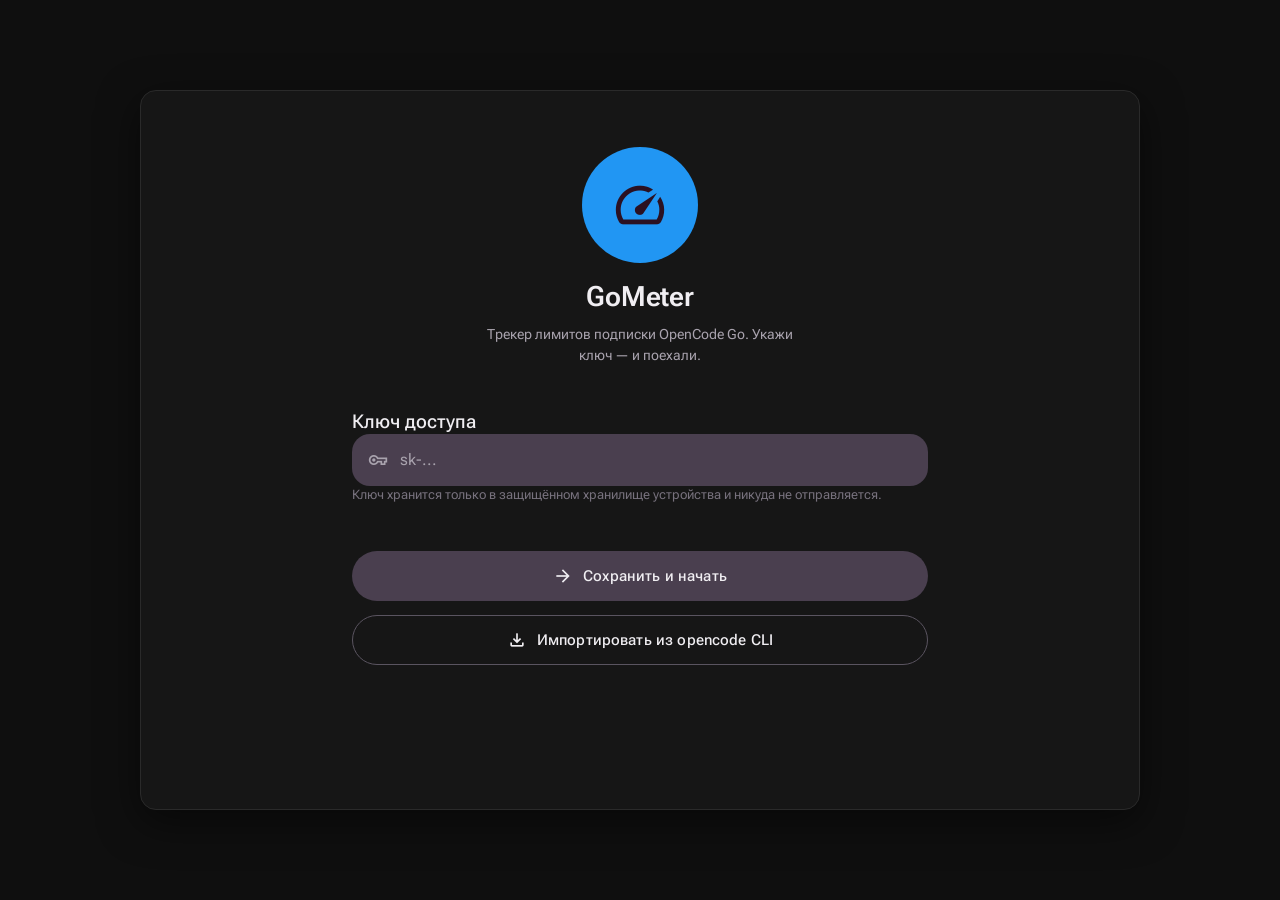
==== commit 8d669790: "feat: v0.2.0 UI rework, autostart, limit notifications and real API" ====
--- a/docs/gometer-mockup-md3/desktop.html
+++ b/docs/gometer-mockup-md3/desktop.html
@@ -6,7 +6,7 @@
   <title>GoMeter Desktop — лимиты OpenCode Go</title>
   <link rel="preconnect" href="https://fonts.googleapis.com">
   <link rel="preconnect" href="https://fonts.gstatic.com" crossorigin>
-  <link href="https://fonts.googleapis.com/css2?family=Roboto+Flex:wght@400;500;700&display=swap" rel="stylesheet">
+  <link href="https://fonts.googleapis.com/css2?family=Roboto+Flex:wght@400;500;600&display=swap" rel="stylesheet">
   <link rel="stylesheet" href="https://fonts.googleapis.com/css2?family=Material+Symbols+Outlined:opsz,wght,FILL,GRAD@20..48,100..700,0..1,-50..200">
   <link rel="stylesheet" href="styles.css">
   <link rel="stylesheet" href="desktop.css">
@@ -14,289 +14,283 @@
 <body>
   <div class="desktop">
 
-    <!-- ===== NavigationRail (M3) ===== -->
+    <!-- ===== Боковая панель ===== -->
     <nav class="rail" aria-label="Основная навигация">
-      <div class="rail-top">
-        <button class="rail-item is-active" data-screen="usage" type="button" aria-label="Использование">
-          <span class="rail-indicator" aria-hidden="true"></span>
-          <span class="material-symbols-outlined">speed</span>
-          <span class="rail-label">Использование</span>
-        </button>
-        <button class="rail-item" data-screen="notification" type="button" aria-label="Уведомления">
-          <span class="rail-indicator" aria-hidden="true"></span>
-          <span class="material-symbols-outlined">notifications</span>
-          <span class="rail-label">Уведомления</span>
-        </button>
-        <button class="rail-item" data-screen="settings" type="button" aria-label="Настройки">
-          <span class="rail-indicator" aria-hidden="true"></span>
-          <span class="material-symbols-outlined">settings</span>
-          <span class="rail-label">Настройки</span>
-        </button>
+      <div class="rail-brand">
+        <span class="rail-title">GoMeter</span>
       </div>
-      <div class="rail-bottom">
-        <button class="rail-item" data-screen="key" type="button" aria-label="Ключ доступа">
-          <span class="rail-indicator" aria-hidden="true"></span>
-          <span class="material-symbols-outlined">key</span>
-          <span class="rail-label">Ключ</span>
-        </button>
-        <button class="rail-item" data-screen="about" type="button" aria-label="О приложении">
-          <span class="rail-indicator" aria-hidden="true"></span>
-          <span class="material-symbols-outlined">info</span>
-          <span class="rail-label">О программе</span>
-        </button>
-      </div>
-      <button class="rail-toggle" id="rail-toggle" type="button" aria-label="Раскрыть меню" title="Раскрыть/свернуть меню">
-        <span class="material-symbols-outlined" id="rail-toggle-icon">chevron_right</span>
+      <button class="rail-item is-active" data-screen="usage" type="button">
+        <span class="material-symbols-outlined">speed</span>
+        <span class="rail-label">Лимиты</span>
+      </button>
+      <button class="rail-item" data-screen="settings" type="button">
+        <span class="material-symbols-outlined">settings</span>
+        <span class="rail-label">Настройки</span>
+      </button>
+      <button class="rail-item" data-screen="about" type="button">
+        <span class="material-symbols-outlined">info</span>
+        <span class="rail-label">О приложении</span>
       </button>
     </nav>
 
     <main class="desktop-content">
 
+      <!-- ===== Экран: Лимиты ===== -->
+      <section id="screen-usage" class="screen is-active" aria-label="Лимиты">
+        <div class="screen-pad">
+          <div class="page-head">
+            <h1 class="page-title">Лимиты</h1>
+            <div class="page-actions">
+              <button class="icon-btn" id="btn-refresh" type="button" aria-label="Обновить" title="Обновить">
+                <span class="material-symbols-outlined">refresh</span>
+              </button>
+              <button class="icon-btn" id="btn-key" type="button" aria-label="Ключ доступа" title="Ключ доступа">
+                <span class="material-symbols-outlined">key</span>
+              </button>
+            </div>
+          </div>
+
+        <div class="pushes" id="notifications" hidden><!-- из desktop.js --></div>
+
+          <div class="cards" id="cards"><!-- из desktop.js --></div>
+
+          <div class="section-head">
+            <h2 class="section-title">Статус</h2>
+          </div>
+
+          <article class="status-card is-green" id="status-card">
+            <span class="status-icon" aria-hidden="true"><span class="material-symbols-outlined" id="status-icon">check_circle</span></span>
+            <div class="status-text">
+              <span class="status-title" id="summary-text">Всё спокойно</span>
+              <span class="status-sub" id="status-sub">—</span>
+            </div>
+          </article>
+
+          <p class="updated" id="updated-at">Обновлено недавно · проверка каждые 5 мин</p>
+        </div>
+      </section>
+
       <!-- ===== Экран: Онбординг ===== -->
-      <section id="screen-onboarding" class="screen is-active" aria-label="Добро пожаловать">
-        <div class="onboarding d-onboarding">
-          <div class="onboarding-hero">
-            <span class="onboarding-logo" aria-hidden="true"><span class="material-symbols-outlined">speed</span></span>
-            <h1 class="onboarding-title">Добро пожаловать в GoMeter</h1>
-            <p class="onboarding-sub">Трекер лимитов подписки OpenCode Go. Настроим за минуту.</p>
-          </div>
-
-          <div class="d-onboarding-grid">
-            <div class="settings-section">
-              <h2 class="section-title">Тема</h2>
-              <div class="settings-group">
-                <div class="chip-row" role="radiogroup" aria-label="Тема оформления">
-                  <button class="filter-chip" data-theme="light" type="button">Светлая</button>
-                  <button class="filter-chip is-selected" data-theme="dark" type="button">Тёмная</button>
-                  <button class="filter-chip" data-theme="system" type="button">Системная</button>
-                </div>
-              </div>
-            </div>
-
-            <div class="settings-section">
-              <h2 class="section-title">Цвет акцента</h2>
-              <div class="settings-group">
-                <div class="color-row" role="radiogroup" aria-label="Цвет акцента" id="onb-colors"></div>
-              </div>
-            </div>
+      <section id="screen-onboarding" class="screen" aria-label="Добро пожаловать" hidden>
+        <div class="screen-pad">
+          <div class="hero">
+            <span class="hero-logo" aria-hidden="true"><span class="material-symbols-outlined">speed</span></span>
+            <h1 class="hero-name">GoMeter</h1>
+            <p class="hero-sub">Трекер лимитов подписки OpenCode Go. Укажи ключ — и поехали.</p>
           </div>
 
           <div class="settings-section">
             <h2 class="section-title">Ключ доступа</h2>
-            <div class="settings-group onboarding-key">
-              <div class="text-field">
-                <div class="text-field-icon" aria-hidden="true"><span class="material-symbols-outlined">vpn_key</span></div>
-                <input class="text-input" id="onb-key-input" type="password" inputmode="text" autocomplete="off" placeholder="sk-..." spellcheck="false" aria-label="Ключ API">
-                <span class="text-field-line" aria-hidden="true"></span>
-              </div>
-              <p class="onb-hint">Ключ хранится только в защищённом хранилище устройства.</p>
-              <p class="helper is-error" id="onb-key-error" role="alert"></p>
-            </div>
+            <div class="text-field">
+              <span class="text-field-icon" aria-hidden="true"><span class="material-symbols-outlined">vpn_key</span></span>
+              <input class="text-input" id="onb-key-input" type="password" inputmode="text" autocomplete="off" placeholder="sk-..." spellcheck="false" aria-label="Ключ API">
+            </div>
+            <p class="hint">Ключ хранится только в защищённом хранилище устройства и никуда не отправляется.</p>
+            <p class="helper is-error" id="onb-key-error" role="alert"></p>
           </div>
 
           <button class="btn btn-filled" id="btn-onb-start" type="button">
-            <span class="material-symbols-outlined">check</span> Сохранить и начать
+            <span class="material-symbols-outlined">arrow_forward</span> Сохранить и начать
           </button>
-          <button class="btn btn-tonal" id="btn-onb-import" type="button">
+          <button class="btn btn-outline" id="btn-onb-import" type="button">
             <span class="material-symbols-outlined">file_download</span> Импортировать из opencode CLI
           </button>
         </div>
       </section>
 
-      <!-- ===== Экран: Использование ===== -->
-      <section id="screen-usage" class="screen" aria-label="Использование" hidden>
-        <header class="d-toolbar">
-          <div class="brand">
-            <span class="brand-icon" aria-hidden="true"><span class="material-symbols-outlined">speed</span></span>
-            <div class="brand-text">
-              <span class="brand-name">GoMeter</span>
-              <span class="brand-sub">Лимиты OpenCode Go</span>
-            </div>
-          </div>
-          <div class="d-toolbar-actions">
-            <span class="status-chip is-ok" id="summary-chip"><span class="dot" aria-hidden="true"></span><span id="summary-text">Всё спокойно</span></span>
-            <button class="icon-btn" id="btn-refresh" type="button" aria-label="Обновить" title="Обновить">
-              <span class="material-symbols-outlined">refresh</span>
-            </button>
-          </div>
-        </header>
-
-        <div class="update-banner" id="update-banner" role="status">
-          <span class="material-symbols-outlined">system_update</span>
-          <div class="update-banner-text">
-            <span class="update-banner-title">Вышла версия 0.2.0</span>
-            <span class="update-banner-sub">Улучшенная работа с лимитами</span>
-          </div>
-          <button class="update-banner-btn" id="btn-update-banner" type="button">Обновить</button>
-          <button class="update-banner-close" id="btn-update-close" type="button" aria-label="Скрыть">
-            <span class="material-symbols-outlined">close</span>
-          </button>
-        </div>
-
-        <div class="d-cards" id="cards"><!-- из desktop.js --></div>
-
-        <p class="updated" id="updated-at">Обновлено недавно · проверка каждые 5 мин</p>
-      </section>
-
       <!-- ===== Экран: Ключ доступа ===== -->
       <section id="screen-key" class="screen" aria-label="Ключ доступа" hidden>
-        <div class="content d-narrow">
-          <h1 class="d-page-title">Ключ доступа</h1>
-          <p class="lead">Подключимся к API OpenCode Go, чтобы показывать твои лимиты в реальном времени.</p>
+        <div class="screen-pad">
+          <div class="page-head">
+            <button class="icon-btn" id="btn-back-key" type="button" aria-label="Назад">
+              <span class="material-symbols-outlined">arrow_back</span>
+            </button>
+            <h1 class="page-title">Ключ доступа</h1>
+            <span class="page-head-spacer" aria-hidden="true"></span>
+          </div>
+
+          <p class="lead">Подключимся к API OpenCode Go, чтобы показывать лимиты в реальном времени.</p>
 
           <div class="text-field">
-            <div class="text-field-icon" aria-hidden="true"><span class="material-symbols-outlined">vpn_key</span></div>
+            <span class="text-field-icon" aria-hidden="true"><span class="material-symbols-outlined">vpn_key</span></span>
             <input class="text-input" id="key-input" type="password" inputmode="text" autocomplete="off" placeholder="sk-..." spellcheck="false" aria-label="Ключ API">
             <button class="eye-btn" id="btn-eye" type="button" aria-label="Показать ключ" title="Показать/скрыть">
               <span class="material-symbols-outlined">visibility</span>
             </button>
-            <span class="text-field-line" aria-hidden="true"></span>
-          </div>
-          <p class="helper">Хранится только в защищённом хранилище устройства и никуда не отправляется.</p>
+          </div>
+          <p class="hint">Хранится только в защищённом хранилище устройства и никуда не отправляется.</p>
           <p class="helper is-error" id="key-error" role="alert"></p>
 
           <button class="btn btn-filled" id="btn-save" type="button">
             <span class="material-symbols-outlined">check</span> Сохранить
           </button>
-          <button class="btn btn-tonal" id="btn-import" type="button">
+          <button class="btn btn-outline" id="btn-import" type="button">
             <span class="material-symbols-outlined">file_download</span> Импортировать из opencode CLI
           </button>
           <a class="text-link" href="https://opencode.ai" target="_blank" rel="noopener">Где взять ключ?</a>
         </div>
       </section>
 
-      <!-- ===== Экран: Уведомления ===== -->
-      <section id="screen-notification" class="screen" aria-label="Уведомления" hidden>
-        <div class="content d-narrow">
-          <h1 class="d-page-title">Уведомления</h1>
-          <p class="lead">Когда лимит приближается к 80% и 95%, приходит пуш — так ты не упрёшься в лимит неожиданно.</p>
-
-          <div class="phone-notif">
-            <div class="notif-header">
-              <span class="notif-appicon" aria-hidden="true"><span class="material-symbols-outlined">speed</span></span>
-              <span class="notif-appname">GoMeter</span>
-              <span class="notif-time">сейчас</span>
-            </div>
-            <div class="notif-body">
-              <span class="notif-title">Лимит 80% · 5-часовое окно</span>
-              <span class="notif-text">Осталось 20%. Окно сбросится примерно через 47 минут.</span>
-            </div>
-          </div>
-
-          <div class="settings-group">
-            <div class="list-item">
-              <span class="list-icon" aria-hidden="true"><span class="material-symbols-outlined">notifications</span></span>
-              <div class="list-text"><span class="list-title">Порог 80%</span><span class="list-sub">«Почти у предела»</span></div>
-              <label class="m3-switch"><input type="checkbox" id="switch-80" checked><span class="track" aria-hidden="true"><span class="thumb"></span></span></label>
-            </div>
-            <div class="list-item">
-              <span class="list-icon" aria-hidden="true"><span class="material-symbols-outlined">priority_high</span></span>
-              <div class="list-text"><span class="list-title">Порог 95%</span><span class="list-sub">«Близко к лимиту»</span></div>
-              <label class="m3-switch"><input type="checkbox" id="switch-95" checked><span class="track" aria-hidden="true"><span class="thumb"></span></span></label>
-            </div>
-          </div>
-        </div>
-      </section>
-
       <!-- ===== Экран: Настройки ===== -->
       <section id="screen-settings" class="screen" aria-label="Настройки" hidden>
-        <div class="content d-narrow">
-          <h1 class="d-page-title">Настройки</h1>
+        <div class="screen-pad">
+          <h1 class="page-title is-centered">Настройки</h1>
 
           <div class="settings-section">
             <h2 class="section-title">Внешний вид</h2>
-            <div class="settings-group">
-              <div class="list-item">
-                <span class="list-icon" aria-hidden="true"><span class="material-symbols-outlined">palette</span></span>
-                <div class="list-text"><span class="list-title">Тема</span><span class="list-sub">Авто, светлая или тёмная</span></div>
-              </div>
-              <div class="chip-row" id="theme-chips" role="radiogroup" aria-label="Тема оформления">
-                <button class="filter-chip" data-theme="light" type="button">Светлая</button>
-                <button class="filter-chip" data-theme="dark" type="button">Тёмная</button>
-                <button class="filter-chip" data-theme="system" type="button">Системная</button>
-              </div>
-              <div class="list-item">
-                <span class="list-icon" aria-hidden="true"><span class="material-symbols-outlined">format_color_fill</span></span>
-                <div class="list-text"><span class="list-title">Цвет акцента</span><span class="list-sub">Основной цвет интерфейса</span></div>
-              </div>
-              <div class="color-row" role="radiogroup" aria-label="Цвет акцента" id="settings-colors"></div>
-            </div>
+            <div class="row">
+              <span class="row-label">Тема</span>
+              <div class="dropdown" id="dd-theme">
+                <button class="dropdown-btn" type="button" aria-haspopup="listbox" aria-expanded="false">
+                  <span class="dropdown-value">Тёмная</span>
+                  <span class="material-symbols-outlined">expand_more</span>
+                </button>
+                <div class="dropdown-menu" role="listbox" hidden></div>
+              </div>
+            </div>
+            <div class="row">
+              <div class="row-text">
+                <span class="row-label">Цвет акцента</span>
+              </div>
+            </div>
+            <div class="color-row" role="radiogroup" aria-label="Цвет акцента" id="color-row"></div>
           </div>
 
           <div class="settings-section">
             <h2 class="section-title">Обновление</h2>
-            <div class="settings-group">
-              <div class="list-item">
-                <span class="list-icon" aria-hidden="true"><span class="material-symbols-outlined">schedule</span></span>
-                <div class="list-text"><span class="list-title">Интервал проверки</span><span class="list-sub">Как часто обновлять лимиты</span></div>
-              </div>
-              <div class="chip-row" role="radiogroup" aria-label="Интервал проверки">
-                <button class="filter-chip is-selected" data-interval="1" type="button">1 мин</button>
-                <button class="filter-chip" data-interval="3" type="button">3 мин</button>
-                <button class="filter-chip" data-interval="5" type="button">5 мин</button>
+            <button class="row is-clickable" id="btn-check-updates" type="button">
+              <div class="row-text">
+                <span class="row-label">Проверить обновления</span>
+                <span class="row-sub" id="check-sub">Текущая версия 0.1.0</span>
+              </div>
+              <span class="material-symbols-outlined chevron" aria-hidden="true">chevron_right</span>
+            </button>
+            <div class="row">
+              <div class="row-text">
+                <span class="row-label">Автопроверка обновлений</span>
+                <span class="row-sub">При запуске приложения</span>
+              </div>
+              <label class="m3-switch"><input type="checkbox" id="switch-auto-update" checked><span class="track" aria-hidden="true"><span class="thumb"></span></span></label>
+            </div>
+            <div class="row">
+              <span class="row-label">Интервал проверки</span>
+              <div class="dropdown" id="dd-interval">
+                <button class="dropdown-btn" type="button" aria-haspopup="listbox" aria-expanded="false">
+                  <span class="dropdown-value">5 мин</span>
+                  <span class="material-symbols-outlined">expand_more</span>
+                </button>
+                <div class="dropdown-menu" role="listbox" hidden></div>
               </div>
             </div>
           </div>
 
           <div class="settings-section">
             <h2 class="section-title">Уведомления</h2>
-            <div class="settings-group">
-              <div class="list-item">
-                <span class="list-icon" aria-hidden="true"><span class="material-symbols-outlined">notifications_active</span></span>
-                <div class="list-text"><span class="list-title">Показывать уведомления</span><span class="list-sub">О достижении порогов 80% и 95%</span></div>
-                <label class="m3-switch"><input type="checkbox" id="switch-notif" checked><span class="track" aria-hidden="true"><span class="thumb"></span></span></label>
-              </div>
-              <div class="list-item">
-                <span class="list-icon" aria-hidden="true"><span class="material-symbols-outlined">sensors</span></span>
-                <div class="list-text"><span class="list-title">Порог 80%</span><span class="list-sub">«Почти у предела»</span></div>
-                <label class="m3-switch"><input type="checkbox" id="set-80" checked><span class="track" aria-hidden="true"><span class="thumb"></span></span></label>
-              </div>
-              <div class="list-item">
-                <span class="list-icon" aria-hidden="true"><span class="material-symbols-outlined">priority_high</span></span>
-                <div class="list-text"><span class="list-title">Порог 95%</span><span class="list-sub">«Близко к лимиту»</span></div>
-                <label class="m3-switch"><input type="checkbox" id="set-95" checked><span class="track" aria-hidden="true"><span class="thumb"></span></span></label>
-              </div>
+            <div class="phone-notif">
+              <div class="notif-header">
+                <span class="notif-appicon" aria-hidden="true"><span class="material-symbols-outlined">speed</span></span>
+                <span class="notif-appname">GoMeter</span>
+                <span class="notif-time">сейчас</span>
+              </div>
+              <div class="notif-body">
+                <span class="notif-title">Лимит 80% · 5-часовое окно</span>
+                <span class="notif-text">Осталось 20%. Окно сбросится примерно через 47 минут.</span>
+              </div>
+            </div>
+            <div class="row">
+              <div class="row-text">
+                <span class="row-label">Показывать уведомления</span>
+                <span class="row-sub">О достижении порогов</span>
+              </div>
+              <label class="m3-switch"><input type="checkbox" id="switch-notif" checked><span class="track" aria-hidden="true"><span class="thumb"></span></span></label>
+            </div>
+            <div class="row">
+              <div class="row-text">
+                <span class="row-label">Порог 80%</span>
+                <span class="row-sub">«Почти у предела»</span>
+              </div>
+              <label class="m3-switch"><input type="checkbox" id="set-80" checked><span class="track" aria-hidden="true"><span class="thumb"></span></span></label>
+            </div>
+            <div class="row">
+              <div class="row-text">
+                <span class="row-label">Порог 95%</span>
+                <span class="row-sub">«Близко к лимиту»</span>
+              </div>
+              <label class="m3-switch"><input type="checkbox" id="set-95" checked><span class="track" aria-hidden="true"><span class="thumb"></span></span></label>
+            </div>
+          </div>
+
+          <div class="settings-section">
+            <h2 class="section-title">Автозапуск</h2>
+            <div class="row">
+              <div class="row-text">
+                <span class="row-label">Старт вместе с системой</span>
+                <span class="row-sub">Запускать GoMeter при входе в систему</span>
+              </div>
+              <label class="m3-switch"><input type="checkbox" id="switch-autostart"><span class="track" aria-hidden="true"><span class="thumb"></span></span></label>
+            </div>
+            <div class="row" id="row-quiet" hidden>
+              <div class="row-text">
+                <span class="row-label">Тихий старт</span>
+                <span class="row-sub">Открываться в трее без окна</span>
+              </div>
+              <label class="m3-switch"><input type="checkbox" id="switch-quiet-start"><span class="track" aria-hidden="true"><span class="thumb"></span></span></label>
             </div>
           </div>
 
           <div class="settings-section">
             <h2 class="section-title">Доступ</h2>
-            <div class="settings-group">
-              <button class="list-item is-clickable" id="go-key-settings" type="button">
-                <span class="list-icon" aria-hidden="true"><span class="material-symbols-outlined">key</span></span>
-                <div class="list-text"><span class="list-title">Ключ доступа</span><span class="list-sub">Ввод или импорт ключа API</span></div>
-                <span class="material-symbols-outlined chevron" aria-hidden="true">chevron_right</span>
-              </button>
-              <button class="list-item is-clickable" id="btn-import-settings" type="button">
-                <span class="list-icon" aria-hidden="true"><span class="material-symbols-outlined">file_download</span></span>
-                <div class="list-text"><span class="list-title">Импорт из opencode CLI</span><span class="list-sub">~/.local/share/opencode/auth.json</span></div>
-                <span class="material-symbols-outlined chevron" aria-hidden="true">chevron_right</span>
-              </button>
-            </div>
-          </div>
-
-          <div class="settings-section">
-            <h2 class="section-title">Прочее</h2>
-            <div class="settings-group">
-              <button class="list-item is-clickable" id="btn-clear" type="button">
-                <span class="list-icon is-error" aria-hidden="true"><span class="material-symbols-outlined">delete</span></span>
-                <div class="list-text"><span class="list-title is-error">Очистить данные</span><span class="list-sub">Сбросить кэш и ключ доступа</span></div>
-                <span class="material-symbols-outlined chevron" aria-hidden="true">chevron_right</span>
-              </button>
-            </div>
+            <button class="row is-clickable" id="go-key-settings" type="button">
+              <div class="row-text">
+                <span class="row-label">Ключ доступа</span>
+                <span class="row-sub">Ввод или импорт ключа API</span>
+              </div>
+              <span class="material-symbols-outlined chevron" aria-hidden="true">chevron_right</span>
+            </button>
+            <button class="row is-clickable" id="btn-import-settings" type="button">
+              <div class="row-text">
+                <span class="row-label">Импорт из opencode CLI</span>
+                <span class="row-sub">~/.local/share/opencode/auth.json</span>
+              </div>
+              <span class="material-symbols-outlined chevron" aria-hidden="true">chevron_right</span>
+            </button>
+          </div>
+
+          <div class="settings-section">
+            <h2 class="section-title">Данные</h2>
+            <button class="row is-clickable" id="btn-clear" type="button">
+              <div class="row-text">
+                <span class="row-label is-danger">Очистить данные</span>
+                <span class="row-sub">Сбросить кэш и ключ доступа</span>
+              </div>
+              <span class="material-symbols-outlined chevron" aria-hidden="true">chevron_right</span>
+            </button>
+            <button class="row is-clickable" id="go-about" type="button">
+              <div class="row-text">
+                <span class="row-label">О приложении</span>
+                <span class="row-sub">Доступно обновление v0.2.0</span>
+              </div>
+              <span class="material-symbols-outlined chevron" aria-hidden="true">chevron_right</span>
+            </button>
           </div>
         </div>
       </section>
 
       <!-- ===== Экран: О приложении ===== -->
       <section id="screen-about" class="screen" aria-label="О приложении" hidden>
-        <div class="content d-narrow about">
-          <h1 class="d-page-title">О приложении</h1>
-
-          <div class="about-hero">
-            <span class="about-logo" aria-hidden="true"><span class="material-symbols-outlined">speed</span></span>
-            <h2 class="about-name">GoMeter</h2>
-            <p class="about-version">Версия 0.1.0 · мокап</p>
+        <div class="screen-pad">
+          <div class="page-head">
+            <button class="icon-btn" id="btn-back-about" type="button" aria-label="Назад">
+              <span class="material-symbols-outlined">arrow_back</span>
+            </button>
+            <h1 class="page-title">О приложении</h1>
+            <span class="page-head-spacer" aria-hidden="true"></span>
+          </div>
+
+          <div class="hero">
+            <span class="hero-logo" aria-hidden="true"><span class="material-symbols-outlined">speed</span></span>
+            <span class="hero-name">GoMeter</span>
+            <span class="hero-version">Версия 0.1.0 · мокап</span>
           </div>
 
           <div class="update-card">
@@ -305,36 +299,20 @@
               <span class="update-card-title">Доступно обновление</span>
               <span class="update-card-sub">0.1.0 → 0.2.0 · улучшенная работа с лимитами</span>
             </div>
-            <button class="btn btn-tonal btn-sm" id="btn-update-about" type="button">Обновить</button>
-          </div>
-
-          <p class="about-desc">Трекер лимитов подписки <b>OpenCode Go</b> — показывает, сколько осталось в 5-часовом, недельном и месячном окнах, и предупреждает, когда лимит близок.</p>
-
-          <div class="settings-group">
-            <a class="list-item is-clickable" href="https://opencode.ai/go" target="_blank" rel="noopener">
-              <span class="list-icon" aria-hidden="true"><span class="material-symbols-outlined">language</span></span>
-              <div class="list-text"><span class="list-title">OpenCode Go</span><span class="list-sub">opencode.ai/go</span></div>
+            <button class="btn btn-filled btn-sm" id="btn-update-about" type="button">Обновить</button>
+          </div>
+
+          <div class="settings-section">
+            <a class="row is-clickable" href="https://opencode.ai/go" target="_blank" rel="noopener">
+              <div class="row-text">
+                <span class="row-label">OpenCode Go</span>
+                <span class="row-sub">opencode.ai/go</span>
+              </div>
               <span class="material-symbols-outlined chevron" aria-hidden="true">open_in_new</span>
             </a>
-            <div class="list-item">
-              <span class="list-icon" aria-hidden="true"><span class="material-symbols-outlined">code</span></span>
-              <div class="list-text"><span class="list-title">Material Design 3</span><span class="list-sub">Google · светлая и тёмная темы</span></div>
-            </div>
-            <div class="list-item">
-              <span class="list-icon" aria-hidden="true"><span class="material-symbols-outlined">star</span></span>
-              <div class="list-text"><span class="list-title">Сделано с заботой</span><span class="list-sub">Flutter · Windows, Linux, macOS</span></div>
-            </div>
-          </div>
-
-          <div class="platforms">
-            <span class="platforms-title">Платформы</span>
-            <div class="platforms-row">
-              <span class="platform-item"><span class="material-symbols-outlined">desktop_windows</span>Windows</span>
-              <span class="platform-item"><span class="material-symbols-outlined">computer</span>Linux</span>
-              <span class="platform-item"><span class="material-symbols-outlined">laptop_mac</span>macOS</span>
-            </div>
-          </div>
-
+          </div>
+
+          <p class="platforms-line">Windows · Linux · macOS</p>
           <p class="about-copy">© 2026 GoMeter. Данные об использовании не покидают устройство.</p>
         </div>
       </section>
--- a/docs/gometer-mockup-md3/styles.css
+++ b/docs/gometer-mockup-md3/styles.css
@@ -1,148 +1,69 @@
 /* =========================================================
-   GoMeter · Material Design 3 (Google)
-   Тема: светлая/тёмная + 5 акцент-цветов (Material Color Utilities)
-   По умолчанию: тёмная тема + синий акцент
-   ========================================================= */
-
-/* ---- базовые (тёмная тема + синий seed) ---- */
+   GoMeter · минимализм в стиле LocalSend
+   Плоский фон, крупные блоки, понятные строки настроек.
+   По умолчанию: тёмная тема + розовый акцент.
+   ========================================================= */
+
 :root {
-  /* primary / secondary (синий, dark) */
-  --primary: #A6C8FF;
-  --on-primary: #003258;
-  --primary-container: #00497B;
-  --on-primary-container: #D2E4FF;
-  --secondary: #B9C8DC;
-  --on-secondary: #233341;
-  --secondary-container: #3A4A59;
-  --on-secondary-container: #D5E4F8;
-
-  /* surface (нейтральные, dark) */
-  --surface-dim: #111318;
-  --surface-bright: #37393F;
-  --surface-container-lowest: #0C0E13;
-  --surface-container-low: #191B21;
-  --surface-container: #1D1F25;
-  --surface-container-high: #282A30;
-  --surface-container-highest: #33353B;
-  --on-surface: #E2E2E9;
-  --on-surface-variant: #C5C6D0;
-  --inverse-surface: #E2E2E9;
-  --inverse-on-surface: #2E3036;
-  --outline: #8F9099;
-  --outline-variant: #45464F;
-
-  /* error / warn (dark) */
-  --error: #FFB4AB;
-  --on-error: #690005;
-  --error-container: #93000A;
-  --on-error-container: #FFDAD6;
-  --warn: #FFB759;
-  --warn-container: #5C4900;
-  --on-warn-container: #FFE08A;
-
-  /* форма и тени M3 */
-  --radius-xs: 4px;
-  --radius-s: 8px;
-  --radius-m: 12px;
-  --radius-l: 16px;
+  /* базовая палитра (тёмная) */
+  --bg: #161616;
+  --card: #4A3F4F;            /* плам-контейнер: карточки, дропдауны, кнопки */
+  --card-hover: #554A5A;
+  --on-surface: #F0EEF2;
+  --on-surface-variant: #A9A3AE;
+  --muted: #77717D;
+  --outline: #5A5460;
+  --hairline: #2A2A2C;
+  --shadow: rgba(0, 0, 0, .35);
+
+  /* акцент (розовый) */
+  --accent: #F39AC6;
+  --on-accent: #2B1122;
+  --accent-text: #C97BA5;
+
+  /* статусы */
+  --green: #94E39B;
+  --amber: #FFD05C;
+  --red: #FF8B80;
+
+  /* переключатели LocalSend: бежевый бегунок в выключенном состоянии */
+  --switch-off-thumb: #D8BC9A;
+  --switch-off-border: #635D68;
+
+  /* активный пункт нижней навигации */
+  --nav-active: #3B3340;
+
+  --radius-l: 24px;
   --radius-xl: 28px;
   --radius-full: 9999px;
-  --elev-1: 0 1px 2px rgba(0,0,0,.3), 0 1px 3px 1px rgba(0,0,0,.15);
-  --elev-2: 0 1px 2px rgba(0,0,0,.3), 0 2px 6px 2px rgba(0,0,0,.15);
-  --dur: 300ms;
+  --dur: 200ms;
   --ease: cubic-bezier(.2, 0, 0, 1);
-
-  /* типы MD3 (Roboto Flex) */
-  --ts-headline-small-size: 24px;   --ts-headline-small-lh: 32px;
-  --ts-title-large-size: 22px;      --ts-title-large-lh: 28px;
-  --ts-title-medium-size: 16px;     --ts-title-medium-lh: 24px;
-  --ts-body-large-size: 16px;       --ts-body-large-lh: 24px;
-  --ts-body-medium-size: 14px;      --ts-body-medium-lh: 20px;
-  --ts-label-large-size: 14px;      --ts-label-large-lh: 20px;
-  --ts-label-medium-size: 12px;     --ts-label-medium-lh: 16px;
-}
-
-/* =========================================================
-   Светлая тема (поверхности + синий seed)
-   ========================================================= */
+}
+
+/* ---- светлая тема ---- */
 body.theme-light {
-  --primary: #0061A4;
-  --on-primary: #FFFFFF;
-  --primary-container: #D2E4FF;
-  --on-primary-container: #001C37;
-  --secondary: #52606F;
-  --on-secondary: #FFFFFF;
-  --secondary-container: #D6E4F4;
-  --on-secondary-container: #0F1D2A;
-
-  --surface-dim: #D8D8DE;
-  --surface-bright: #FBFBFE;
-  --surface-container-lowest: #FFFFFF;
-  --surface-container-low: #F5F5FA;
-  --surface-container: #F0F0F5;
-  --surface-container-high: #EAEAEF;
-  --surface-container-highest: #E4E4E9;
-  --on-surface: #1A1B20;
-  --on-surface-variant: #45464F;
-  --inverse-surface: #2E3036;
-  --inverse-on-surface: #E2E2E9;
-  --outline: #767680;
-  --outline-variant: #C6C6CF;
-
-  --error: #BA1A1A;
-  --on-error: #FFFFFF;
-  --error-container: #FFDAD6;
-  --on-error-container: #410002;
-  --warn: #9C6200;
-  --warn-container: #FFE08A;
-  --on-warn-container: #2C1D00;
-}
-
-/* =========================================================
-   Акцент-цвета: фиолетовый / зелёный / оранжевый / розовый
-   (комбинируются с .theme-light)
-   ========================================================= */
-body.seed-violet {
-  --primary: #CFBCFF; --on-primary: #351B68; --primary-container: #4B2D92; --on-primary-container: #E9DDFF;
-  --secondary: #CBC2DB; --on-secondary: #332D42; --secondary-container: #4A435A; --on-secondary-container: #E7DEF8;
-}
-body.theme-light.seed-violet {
-  --primary: #6750A4; --on-primary: #FFFFFF; --primary-container: #E9DDFF; --on-primary-container: #22005D;
-  --secondary: #625B71; --on-secondary: #FFFFFF; --secondary-container: #E7DEF8; --on-secondary-container: #1E192B;
-}
-body.seed-green {
-  --primary: #9BE89F; --on-primary: #00390F; --primary-container: #00531C; --on-primary-container: #B3F5B4;
-  --secondary: #B8CCB8; --on-secondary: #233528; --secondary-container: #3B4C3D; --on-secondary-container: #D4E8D2;
-}
-body.theme-light.seed-green {
-  --primary: #3B693E; --on-primary: #FFFFFF; --primary-container: #B9F0B4; --on-primary-container: #0C370F;
-  --secondary: #556355; --on-secondary: #FFFFFF; --secondary-container: #D9E8D7; --on-secondary-container: #142015;
-}
-body.seed-orange {
-  --primary: #FFB77C; --on-primary: #512600; --primary-container: #753B00; --on-primary-container: #FFDCC1;
-  --secondary: #E0BEAA; --on-secondary: #3F2A1B; --secondary-container: #57402F; --on-secondary-container: #FFDBC4;
-}
-body.theme-light.seed-orange {
-  --primary: #9A4200; --on-primary: #FFFFFF; --primary-container: #FFDCC1; --on-primary-container: #321200;
-  --secondary: #765947; --on-secondary: #FFFFFF; --secondary-container: #FFDBC4; --on-secondary-container: #2A1708;
-}
-body.seed-pink {
-  --primary: #FFB1C8; --on-primary: #65002F; --primary-container: #8E0049; --on-primary-container: #FFD9E2;
-  --secondary: #E2BDC7; --on-secondary: #44242C; --secondary-container: #5C3A42; --on-secondary-container: #FFD9E2;
-}
-body.theme-light.seed-pink {
-  --primary: #9E3C5A; --on-primary: #FFFFFF; --primary-container: #FFD9E2; --on-primary-container: #400016;
-  --secondary: #75565F; --on-secondary: #FFFFFF; --secondary-container: #FFD9E2; --on-secondary-container: #2B151B;
-}
-
-/* Автоцвет (динамический, как Material You default) */
-body.seed-auto {
-  --primary: #CBBEFF; --on-primary: #3B2E6B; --primary-container: #534494; --on-primary-container: #E6DFFF;
-  --secondary: #C9C5D0; --on-secondary: #322F37; --secondary-container: #49464F; --on-secondary-container: #E5E1E9;
-}
-body.theme-light.seed-auto {
-  --primary: #6750A4; --on-primary: #FFFFFF; --primary-container: #E6DFFF; --on-primary-container: #1E0062;
-  --secondary: #625B71; --on-secondary: #FFFFFF; --secondary-container: #E8DEF8; --on-secondary-container: #1F192B;
+  --bg: #F5F4F2;
+  --card: #E9E2EA;
+  --card-hover: #F0EAF1;
+  --on-surface: #2B272E;
+  --on-surface-variant: #6F6975;
+  --muted: #918B96;
+  --outline: #C0B9C7;
+  --hairline: #E2DFE6;
+  --shadow: rgba(0, 0, 0, .12);
+
+  --accent: #CB3B85;
+  --on-accent: #FFFFFF;
+  --accent-text: #AC3270;
+
+  --green: #2F9E44;
+  --amber: #B7791F;
+  --red: #E03131;
+
+  --switch-off-thumb: #FFFFFF;
+  --switch-off-border: #C0B9C7;
+
+  --nav-active: #DCD5DF;
 }
 
 * { box-sizing: border-box; margin: 0; padding: 0; }
@@ -150,7 +71,7 @@
 html, body { height: 100%; }
 
 body {
-  background: var(--surface-dim);
+  background: var(--bg);
   color: var(--on-surface);
   font-family: "Roboto Flex", "Roboto", system-ui, -apple-system, "Segoe UI", sans-serif;
   font-size: 16px;
@@ -161,555 +82,537 @@
 }
 
 .material-symbols-outlined {
-  font-variation-settings: 'FILL' 0, 'wght' 500, 'GRAD' 0, 'opsz' 24;
+  font-variation-settings: 'FILL' 0, 'wght' 400, 'GRAD' 0, 'opsz' 24;
   user-select: none;
 }
 
-/* ---- контейнер-«телефон» (собственный скролл) ---- */
+/* ---- контейнер-«телефон» ---- */
 .app {
   width: 100%;
   max-width: 440px;
-  height: 100vh;
-  height: 100dvh;
+  min-height: 100dvh;
   display: flex;
   flex-direction: column;
   position: relative;
-  overflow-y: auto;
-  overscroll-behavior: contain;
-  padding-bottom: 180px;
-  scrollbar-width: thin;
 }
 
 .screen {
   flex: 1;
   display: flex;
   flex-direction: column;
-  min-height: auto;
   animation: fade-in var(--dur) var(--ease);
 }
 .screen[hidden] { display: none; }
 @keyframes fade-in {
-  from { opacity: 0; transform: translateY(8px); }
+  from { opacity: 0; transform: translateY(6px); }
   to   { opacity: 1; transform: none; }
 }
 
-/* =========================================================
-   Top App Bar (M3)
-   ========================================================= */
-.top-app-bar {
-  display: flex;
-  align-items: center;
-  gap: 8px;
-  padding: 12px 16px 8px;
-  min-height: 64px;
-}
-.top-app-bar-title { display: flex; align-items: center; gap: 14px; flex: 1; }
-.app-bar-title { font-size: var(--ts-title-large-size); line-height: var(--ts-title-large-lh); font-weight: 400; letter-spacing: 0; }
-
-.brand-icon {
+.screen-pad {
+  display: flex;
+  flex-direction: column;
+  gap: 14px;
+  padding: 12px 24px 132px; /* низ — запас под навигацию */
+}
+
+/* =========================================================
+   Заголовки
+   ========================================================= */
+.page-head {
+  display: flex;
+  align-items: center;
+  justify-content: space-between;
+  gap: 12px;
+  min-height: 48px;
+  padding-top: 6px;
+}
+.page-head .page-title { padding-top: 0; }
+.page-actions { display: flex; gap: 4px; }
+.page-head-spacer { width: 40px; flex: none; }
+
+.page-title {
+  font-size: 26px;
+  line-height: 1.2;
+  font-weight: 500;
+  letter-spacing: 0;
+}
+.page-title.is-centered {
+  text-align: center;
+  padding: 16px 0 4px;
+}
+
+.section-title {
+  font-size: 19px;
+  line-height: 1.25;
+  font-weight: 500;
+  letter-spacing: 0;
+}
+
+.section-head {
+  display: flex;
+  align-items: center;
+  justify-content: space-between;
+  gap: 12px;
+  padding-top: 18px;
+}
+.section-head .section-title { flex: 1; }
+
+.lead { font-size: 14px; line-height: 1.5; color: var(--on-surface-variant); }
+
+/* =========================================================
+   Icon button
+   ========================================================= */
+.icon-btn {
   width: 40px; height: 40px;
-  border-radius: var(--radius-m);
-  background: var(--primary-container);
-  color: var(--on-primary-container);
-  display: grid; place-items: center;
-}
-.brand-text { display: flex; flex-direction: column; }
-.brand-name { font-size: var(--ts-title-large-size); line-height: var(--ts-title-large-lh); font-weight: 400; letter-spacing: 0; }
-.brand-sub { font-size: var(--ts-body-medium-size); line-height: var(--ts-body-medium-lh); color: var(--on-surface-variant); }
-
-.top-app-bar-actions { display: flex; gap: 4px; }
-
-/* Icon Button (M3) — 48px touch target */
-.icon-btn {
-  width: 48px; height: 48px;
-  border: none; border-radius: var(--radius-xl);
-  background: transparent; color: var(--on-surface-variant);
+  border: none; border-radius: 50%;
+  background: transparent;
+  color: var(--on-surface-variant);
   display: grid; place-items: center;
   cursor: pointer;
-  font-size: 24px;
-  transition: background var(--dur);
-  position: relative;
+  font-size: 22px;
+  font-variation-settings: 'FILL' 0, 'wght' 400, 'GRAD' 0, 'opsz' 24;
+  transition: background var(--dur), color var(--dur);
+}
+.icon-btn:hover { background: rgba(255, 255, 255, .07); color: var(--on-surface); }
+.icon-btn:active { background: rgba(255, 255, 255, .12); }
+.icon-btn:focus-visible { outline: 2px solid var(--accent); outline-offset: 2px; }
+.icon-btn.spinning .material-symbols-outlined { animation: spin .8s linear infinite; }
+@keyframes spin { to { transform: rotate(360deg); } }
+
+/* =========================================================
+   Карточки лимитов (3 окна)
+   ========================================================= */
+.cards {
+  display: grid;
+  grid-template-columns: repeat(3, 1fr);
+  gap: 12px;
+  padding-top: 6px;
+}
+
+.win-card {
+  background: var(--card);
+  border-radius: var(--radius-xl);
+  padding: 22px 12px 16px;
+  display: flex;
+  flex-direction: column;
+  align-items: center;
+  gap: 6px;
+  text-align: center;
+}
+.win-card.is-green  { --lv: var(--green); }
+.win-card.is-amber  { --lv: var(--amber); }
+.win-card.is-red    { --lv: var(--red); }
+
+.win-icon { color: var(--on-surface); display: grid; place-items: center; }
+.win-icon .material-symbols-outlined { font-size: 30px; }
+
+.win-name { font-size: 15px; font-weight: 500; }
+.win-percent { font-size: 27px; font-weight: 650; letter-spacing: -.01em; font-variant-numeric: tabular-nums; }
+.win-percent small { font-size: 14px; font-weight: 500; color: var(--on-surface-variant); margin-left: 1px; }
+.win-sub { font-size: 12px; color: var(--on-surface-variant); margin-bottom: 4px; }
+
+.progress {
+  width: 100%;
+  height: 6px;
+  border-radius: var(--radius-full);
+  background: rgba(0, 0, 0, .28);
   overflow: hidden;
 }
-.icon-btn:hover { background: rgba(225, 228, 221, .08); }
-.icon-btn:active { background: rgba(225, 228, 221, .16); }
-.icon-btn:focus-visible { outline: 2px solid var(--primary); outline-offset: 2px; }
-
-/* =========================================================
-   Summary chip
-   ========================================================= */
-.summary { display: flex; align-items: center; padding: 4px 16px 12px; }
-.status-chip {
-  display: inline-flex; align-items: center; gap: 8px;
-  padding: 8px 16px;
-  border-radius: var(--radius-s);
-  font-size: var(--ts-label-large-size); line-height: var(--ts-label-large-lh); font-weight: 500;
-}
-.status-chip .dot { width: 8px; height: 8px; border-radius: 50%; background: currentColor; }
-.status-chip.is-ok     { background: var(--primary-container); color: var(--on-primary-container); }
-.status-chip.is-warn   { background: var(--warn-container);    color: var(--on-warn-container); }
-.status-chip.is-danger { background: var(--error-container);   color: var(--on-error-container); }
-
-/* =========================================================
-   Cards лимитов (M3 — filled card)
-   ========================================================= */
-.content { display: flex; flex-direction: column; gap: 16px; padding: 4px 16px 24px; }
-.cards { display: flex; flex-direction: column; gap: 12px; padding: 0 16px 24px; }
-
-.card {
-  background: var(--surface-container-low);
-  border-radius: var(--radius-m);
-  padding: 20px 20px 12px;
-}
-
-.card-top { display: flex; align-items: center; justify-content: space-between; margin-bottom: 2px; }
-.card-name { font-size: var(--ts-title-medium-size); line-height: var(--ts-title-medium-lh); font-weight: 500; letter-spacing: .01em; }
-.card-window { font-size: var(--ts-label-medium-size); line-height: var(--ts-label-medium-lh); color: var(--on-surface-variant); }
-
-.card-metric { display: flex; align-items: baseline; gap: 10px; margin-top: 10px; }
-.card-percent { font-size: 40px; font-weight: 700; letter-spacing: -.01em; line-height: 1.05; }
-.card-percent small { font-size: 20px; font-weight: 500; color: var(--on-surface-variant); }
-.card-used { font-size: var(--ts-body-medium-size); line-height: var(--ts-body-medium-lh); color: var(--on-surface-variant); }
-
-/* LinearProgressIndicator (M3) */
-.progress { height: 4px; border-radius: var(--radius-xs); background: var(--surface-container-highest); overflow: hidden; margin: 16px 0 12px; }
 .progress > span {
   display: block; height: 100%;
-  border-radius: var(--radius-xs);
+  border-radius: var(--radius-full);
+  background: var(--lv, var(--accent));
   transition: width .6s var(--ease);
 }
 
-.card-foot { display: flex; align-items: center; justify-content: space-between; gap: 10px; }
-.card-countdown { display: inline-flex; align-items: center; gap: 6px; font-size: var(--ts-body-medium-size); line-height: var(--ts-body-medium-lh); color: var(--on-surface-variant); }
-.card-countdown .material-symbols-outlined { font-size: 16px; }
-.card-countdown b { color: var(--on-surface); font-weight: 500; font-variant-numeric: tabular-nums; }
-
-/* статусный чип */
-.status-pill {
-  display: inline-flex; align-items: center; gap: 6px;
-  font-size: var(--ts-label-medium-size); line-height: var(--ts-label-medium-lh); font-weight: 500;
-  padding: 6px 12px; border-radius: var(--radius-full);
+/* =========================================================
+   Карточка статуса
+   ========================================================= */
+.status-card {
+  display: flex;
+  align-items: center;
+  gap: 14px;
+  background: var(--card);
+  border-radius: var(--radius-xl);
+  padding: 16px 18px;
+}
+.status-card.is-green  { --lv: var(--green); }
+.status-card.is-amber  { --lv: var(--amber); }
+.status-card.is-red    { --lv: var(--red); }
+
+.status-icon {
+  flex: none;
+  width: 36px; height: 36px;
+  background: rgba(0, 0, 0, .22);
+  border-radius: 50%;
+  display: grid; place-items: center;
+  color: var(--lv);
+}
+.status-icon .material-symbols-outlined { font-size: 22px; font-variation-settings: 'FILL' 1, 'wght' 400, 'GRAD' 0, 'opsz' 24; }
+.status-text { display: flex; flex-direction: column; gap: 2px; min-width: 0; }
+.status-title { font-size: 16px; font-weight: 500; }
+.status-sub { font-size: 13px; line-height: 1.4; color: var(--on-surface-variant); }
+.status-sub b { font-weight: 500; color: var(--on-surface); font-variant-numeric: tabular-nums; }
+
+.updated {
+  text-align: center;
+  font-size: 13px;
+  color: var(--muted);
+  padding-top: 4px;
+}
+
+/* =========================================================
+   Настройки: строки «подпись слева — контроль справа»
+   ========================================================= */
+.settings-section {
+  display: flex;
+  flex-direction: column;
+  gap: 0;
+  padding: 10px 0 14px;
+}
+.settings-section + .settings-section {
+  border-top: 1px solid var(--hairline);
+  padding-top: 20px;
+}
+
+.row {
+  display: flex;
+  align-items: center;
+  justify-content: space-between;
+  gap: 16px;
+  min-height: 56px;
+  padding: 4px 0;
+  background: transparent;
+  border: none;
+  font-family: inherit;
+  text-align: left;
+  color: var(--on-surface);
+  cursor: default;
+}
+.row.is-clickable { cursor: pointer; }
+.row.is-clickable:hover .row-label { opacity: .85; }
+.row-label { font-size: 16px; font-weight: 400; }
+.row-label.is-danger { color: var(--red); }
+.row-text { display: flex; flex-direction: column; gap: 1px; min-width: 0; }
+.row-sub { font-size: 13px; color: var(--on-surface-variant); }
+.row-sub.is-ok { color: var(--green); }
+.row-sub.is-error { color: var(--red); }
+
+.chevron { color: var(--on-surface-variant); font-size: 20px; flex: none; }
+
+/* ---- цвет акцента: кружочки в ряд ---- */
+.color-row { display: flex; flex-wrap: wrap; gap: 14px; padding: 4px 0 10px; }
+.color-dot {
+  position: relative;
+  width: 40px; height: 40px;
+  border: none;
+  border-radius: 50%;
+  cursor: pointer;
+  padding: 0;
+  transition: transform var(--dur);
+}
+.color-dot:hover { transform: scale(1.08); }
+.color-dot:focus-visible { outline: 2px solid var(--accent); outline-offset: 2px; }
+.color-dot::after {
+  content: "";
+  position: absolute;
+  inset: -5px;
+  border: 2px solid transparent;
+  border-radius: 50%;
+  transition: border-color var(--dur);
+}
+.color-dot.is-selected::after { border-color: var(--on-surface); }
+.color-dot.is-auto {
+  background: var(--card);
+  color: var(--on-surface-variant);
+  display: grid; place-items: center;
+}
+.color-dot.is-auto .material-symbols-outlined { font-size: 20px; pointer-events: none; }
+.color-dot.is-auto.is-selected { color: var(--on-surface); }
+
+/* =========================================================
+   Dropdown (выпадающая таблетка)
+   ========================================================= */
+.dropdown { position: relative; flex: none; }
+.dropdown-btn {
+  display: flex;
+  align-items: center;
+  justify-content: space-between;
+  gap: 10px;
+  min-width: 158px;
+  height: 50px;
+  padding: 0 18px 0 20px;
+  background: var(--card);
+  color: var(--on-surface);
+  border: none;
+  border-radius: var(--radius-full);
+  font-family: inherit;
+  font-size: 15px;
+  cursor: pointer;
+  transition: background var(--dur);
+}
+.dropdown-btn:hover { background: var(--card-hover); }
+.dropdown-btn .material-symbols-outlined { font-size: 20px; color: var(--on-surface-variant); }
+
+.dropdown-menu {
+  position: absolute;
+  right: 0;
+  top: calc(100% + 8px);
+  min-width: 100%;
+  background: #3A3340;
+  border-radius: 20px;
+  box-shadow: 0 8px 24px var(--shadow);
+  padding: 6px;
+  z-index: 10;
+}
+body.theme-light .dropdown-menu { background: #FFFFFF; box-shadow: 0 8px 24px rgba(0, 0, 0, .18); }
+.dropdown-menu[hidden] { display: none; }
+.dropdown-menu button {
+  display: flex;
+  align-items: center;
+  justify-content: space-between;
+  gap: 12px;
+  width: 100%;
+  min-height: 44px;
+  padding: 0 16px;
+  background: transparent;
+  border: none;
+  border-radius: 14px;
+  font-family: inherit;
+  font-size: 15px;
+  color: var(--on-surface);
+  cursor: pointer;
   white-space: nowrap;
 }
-.status-pill .dot { width: 8px; height: 8px; border-radius: 50%; background: currentColor; }
-
-.card.is-green  { --acc: var(--primary);            --acc-container: var(--primary-container);   --acc-on: var(--on-primary-container); }
-.card.is-amber  { --acc: var(--warn);               --acc-container: var(--warn-container);      --acc-on: var(--on-warn-container); }
-.card.is-red    { --acc: var(--error);              --acc-container: var(--error-container);     --acc-on: var(--on-error-container); }
-
-.card.is-green .card-percent, .card.is-amber .card-percent, .card.is-red .card-percent { color: var(--acc); }
-.card .progress > span { background: var(--acc); }
-.card .status-pill { background: var(--acc-container); color: var(--acc-on); }
-
-/* friendly-подпись */
-.card-note { margin-top: 12px; padding-top: 10px; border-top: 1px solid var(--outline-variant); font-size: var(--ts-body-medium-size); line-height: var(--ts-body-medium-lh); color: var(--on-surface-variant); display: flex; gap: 8px; align-items: flex-start; }
-.card-note .material-symbols-outlined { font-size: 16px; color: var(--acc); flex: none; margin-top: 1px; }
-
-.updated { text-align: center; font-size: var(--ts-label-medium-size); line-height: var(--ts-label-medium-lh); color: var(--on-surface-variant); padding: 12px 0 4px; }
-
-/* =========================================================
-   Форма ключа (M3 filled text field)
-   ========================================================= */
-.lead { font-size: var(--ts-body-medium-size); line-height: var(--ts-body-medium-lh); color: var(--on-surface-variant); }
-
+.dropdown-menu button:hover { background: rgba(255, 255, 255, .07); }
+.dropdown-menu button .material-symbols-outlined { font-size: 18px; color: var(--accent-text); }
+
+/* =========================================================
+   Переключатель (LocalSend: бежевый бегунок OFF, розовый трек ON)
+   ========================================================= */
+.m3-switch { position: relative; display: inline-block; width: 56px; height: 34px; flex: none; }
+.m3-switch input { opacity: 0; width: 0; height: 0; }
+.m3-switch .track {
+  position: absolute; inset: 0;
+  background: transparent;
+  border: 2px solid var(--switch-off-border);
+  border-radius: var(--radius-full);
+  cursor: pointer;
+  transition: background var(--dur), border-color var(--dur);
+}
+.m3-switch .thumb {
+  position: absolute; top: 50%; left: 3px;
+  width: 24px; height: 24px;
+  transform: translateY(-50%);
+  background: var(--switch-off-thumb);
+  border-radius: 50%;
+  transition: left var(--dur) var(--ease), background var(--dur);
+}
+.m3-switch input:checked + .track { background: var(--accent); border-color: var(--accent); }
+.m3-switch input:checked + .track .thumb { left: calc(100% - 27px); background: #332B36; }
+body.theme-light .m3-switch input:checked + .track .thumb { background: #FFFFFF; }
+.m3-switch input:focus-visible + .track { outline: 2px solid var(--accent); outline-offset: 2px; }
+
+/* =========================================================
+   Кнопки
+   ========================================================= */
+.btn {
+  display: flex; align-items: center; justify-content: center; gap: 10px;
+  width: 100%;
+  min-height: 50px;
+  padding: 0 22px;
+  font-size: 15px; font-weight: 500; font-family: inherit; letter-spacing: .01em;
+  border-radius: var(--radius-full);
+  cursor: pointer;
+  transition: background var(--dur), filter var(--dur);
+}
+.btn .material-symbols-outlined { font-size: 20px; }
+.btn:active { filter: brightness(.94); }
+.btn:focus-visible { outline: 2px solid var(--accent); outline-offset: 2px; }
+
+.btn-filled { background: var(--card); color: var(--on-surface); border: none; }
+.btn-filled:hover { background: var(--card-hover); }
+
+.btn-outline {
+  background: transparent;
+  color: var(--on-surface);
+  border: 1px solid var(--outline);
+}
+.btn-outline:hover { background: rgba(255, 255, 255, .05); }
+body.theme-light .btn-outline:hover { background: rgba(0, 0, 0, .04); }
+
+.btn-sm { width: auto; min-height: 38px; padding: 0 18px; font-size: 14px; }
+
+.text-link {
+  text-align: center;
+  font-size: 14px;
+  font-weight: 500;
+  color: var(--accent-text);
+  text-decoration: none;
+  padding: 8px;
+}
+.text-link:hover { text-decoration: underline; }
+
+/* =========================================================
+   Поле ввода ключа
+   ========================================================= */
 .text-field { position: relative; display: flex; align-items: center; }
-.text-field-icon { position: absolute; left: 16px; color: var(--on-surface-variant); display: grid; place-items: center; }
-.text-field-icon .material-symbols-outlined { font-size: 20px; }
+.text-field .text-field-icon {
+  position: absolute; left: 16px;
+  color: var(--on-surface-variant);
+  display: grid; place-items: center;
+  pointer-events: none;
+}
+.text-field .text-field-icon .material-symbols-outlined { font-size: 20px; }
 .text-input {
   width: 100%;
-  padding: 22px 56px 22px 52px;
-  font-size: 16px; font-family: inherit; color: var(--on-surface);
-  background: var(--surface-container-high);
+  height: 52px;
+  padding: 0 52px 0 48px;
+  font-size: 16px;
+  font-family: inherit;
+  color: var(--on-surface);
+  background: var(--card);
   border: none;
-  border-radius: var(--radius-xs) var(--radius-xs) 0 0;
+  border-radius: 18px;
   outline: none;
   transition: background var(--dur);
 }
 .text-input::placeholder { color: var(--on-surface-variant); }
-.text-input:focus { background: var(--surface-container-highest); }
-.text-field-line {
-  position: absolute; left: 0; right: 0; bottom: 0; height: 1px;
-  background: var(--outline); transition: height var(--dur), background var(--dur);
-}
-.text-input:focus ~ .text-field-line { height: 2px; background: var(--primary); }
-.text-field:focus-within .text-field-line { height: 2px; background: var(--primary); }
+.text-input:focus { background: var(--card-hover); }
+.text-input:focus-visible { outline: 2px solid var(--accent); outline-offset: 2px; }
 
 .eye-btn {
-  position: absolute; right: 4px;
-  width: 48px; height: 48px; border: none;
+  position: absolute; right: 8px;
+  width: 40px; height: 40px; border: none;
   background: transparent; color: var(--on-surface-variant);
   display: grid; place-items: center; cursor: pointer;
-  border-radius: var(--radius-full);
+  border-radius: 50%;
   transition: background var(--dur), color var(--dur);
 }
-.eye-btn:hover { background: rgba(225, 228, 221, .08); color: var(--on-surface); }
+.eye-btn:hover { background: rgba(255, 255, 255, .07); color: var(--on-surface); }
 .eye-btn .material-symbols-outlined { font-size: 20px; }
 
-.helper { font-size: var(--ts-label-medium-size); line-height: var(--ts-label-medium-lh); color: var(--on-surface-variant); margin-top: -8px; }
-.helper.is-error { color: var(--error); min-height: 18px; margin-top: 4px; }
-.helper.is-ok { color: var(--primary); min-height: 18px; margin-top: 4px; }
-
-/* =========================================================
-   Buttons (M3)
-   ========================================================= */
-.btn {
-  display: flex; align-items: center; justify-content: center; gap: 8px;
-  width: 100%;
-  height: 48px;
-  padding: 0 24px;
-  font-size: var(--ts-label-large-size); line-height: var(--ts-label-large-lh); font-weight: 500; font-family: inherit; letter-spacing: .01em;
-  border-radius: var(--radius-full);
-  cursor: pointer;
-  transition: background var(--dur), box-shadow var(--dur), filter var(--dur);
-}
-.btn .material-symbols-outlined { font-size: 18px; }
-.btn:active { filter: brightness(.95); }
-.btn:focus-visible { outline: 2px solid var(--primary); outline-offset: 2px; }
-
-.btn-filled {
-  background: var(--primary); color: var(--on-primary); border: none;
-  box-shadow: var(--elev-1);
-}
-.btn-filled:hover { box-shadow: var(--elev-2); }
-
-.btn-tonal {
-  background: var(--secondary-container); color: var(--on-secondary-container); border: none;
-}
-.btn-tonal:hover { background: #45574A; }
-
-.text-link {
-  text-align: center; font-size: var(--ts-label-large-size); line-height: var(--ts-label-large-lh); font-weight: 500; color: var(--primary);
-  text-decoration: none; padding: 10px;
-}
-.text-link:hover { text-decoration: underline; }
-
-/* =========================================================
-   Notification preview (M3)
+.hint { font-size: 13px; line-height: 1.45; color: var(--muted); }
+.helper { font-size: 13px; line-height: 1.45; color: var(--on-surface-variant); min-height: 18px; }
+.helper.is-error { color: var(--red); }
+.helper.is-ok { color: var(--green); }
+
+/* =========================================================
+   Пуш-уведомление (превью)
    ========================================================= */
 .phone-notif {
-  background: var(--surface-container-high);
-  border-radius: var(--radius-m);
-  padding: 16px;
+  background: var(--card);
+  border-radius: var(--radius-xl);
+  padding: 16px 18px;
 }
 .notif-header { display: flex; align-items: center; gap: 12px; margin-bottom: 6px; }
 .notif-appicon {
-  width: 32px; height: 32px; border-radius: var(--radius-s);
-  background: var(--primary-container); color: var(--on-primary-container);
+  width: 32px; height: 32px; flex: none;
+  border-radius: 50%;
+  background: var(--accent); color: var(--on-accent);
   display: grid; place-items: center;
 }
 .notif-appicon .material-symbols-outlined { font-size: 18px; }
-.notif-appname { font-size: var(--ts-label-large-size); line-height: var(--ts-label-large-lh); font-weight: 500; flex: 1; }
-.notif-time { font-size: var(--ts-label-medium-size); line-height: var(--ts-label-medium-lh); color: var(--on-surface-variant); }
-.notif-body { display: flex; flex-direction: column; gap: 2px; }
-.notif-title { font-size: var(--ts-label-large-size); line-height: var(--ts-label-large-lh); font-weight: 500; }
-.notif-text { font-size: var(--ts-body-medium-size); line-height: var(--ts-body-medium-lh); color: var(--on-surface-variant); }
-
-/* =========================================================
-   Настройки: секции и списки (M3 list)
-   ========================================================= */
-.settings-section { display: flex; flex-direction: column; gap: 8px; }
-.section-title {
-  font-size: var(--ts-label-large-size); line-height: var(--ts-label-large-lh); font-weight: 500; color: var(--primary);
-  padding: 8px 16px 0;
-}
-.settings-group {
-  background: var(--surface-container-low);
-  border-radius: var(--radius-m);
-  overflow: hidden;
-}
-
-.list-item {
-  display: flex; align-items: center; gap: 16px;
-  width: 100%;
-  min-height: 64px;
-  padding: 8px 16px;
-  background: transparent; border: none;
-  color: var(--on-surface);
-  font-family: inherit; text-align: left;
-  cursor: default;
-}
-.list-item + .list-item { border-top: 1px solid var(--outline-variant); }
-.list-item.is-clickable { cursor: pointer; transition: background var(--dur); }
-.list-item.is-clickable:hover { background: rgba(225, 228, 221, .05); }
-.list-item.is-clickable:active { background: rgba(225, 228, 221, .1); }
-.list-item:focus-visible { outline: 2px solid var(--primary); outline-offset: -2px; }
-
-.list-icon {
-  width: 40px; height: 40px; flex: none;
+.notif-appname { font-size: 14px; font-weight: 500; flex: 1; }
+.notif-time { font-size: 12px; color: var(--on-surface-variant); }
+.notif-body { display: flex; flex-direction: column; gap: 2px; padding-left: 44px; }
+.notif-title { font-size: 14px; font-weight: 500; }
+.notif-text { font-size: 13px; line-height: 1.45; color: var(--on-surface-variant); }
+
+/* ---- живые уведомления на главном экране ---- */
+.pushes { display: flex; flex-direction: column; gap: 10px; }
+.push-card {
+  background: var(--card);
   border-radius: var(--radius-xl);
-  background: var(--secondary-container);
-  color: var(--on-secondary-container);
+  padding: 14px 16px 16px;
+}
+.push-card .notif-header { margin-bottom: 4px; }
+.push-card .notif-time { margin-left: auto; }
+.push-close {
+  width: 32px; height: 32px; flex: none;
+  margin-left: 2px;
+  border: none; border-radius: 50%;
+  background: transparent; color: var(--on-surface-variant);
+  display: grid; place-items: center; cursor: pointer;
+  transition: background var(--dur), color var(--dur);
+}
+.push-close:hover { background: rgba(255, 255, 255, .08); color: var(--on-surface); }
+.push-close .material-symbols-outlined { font-size: 18px; }
+
+/* =========================================================
+   О приложении / онбординг
+   ========================================================= */
+.hero {
+  display: flex;
+  flex-direction: column;
+  align-items: center;
+  gap: 8px;
+  text-align: center;
+  padding: 32px 0 20px;
+}
+.hero-logo {
+  width: 116px; height: 116px;
+  border-radius: 50%;
+  background: var(--accent);
+  color: var(--on-accent);
   display: grid; place-items: center;
-}
-.list-icon .material-symbols-outlined { font-size: 20px; }
-.list-icon.is-error { background: var(--error-container); color: var(--on-error-container); }
-
-.list-text { flex: 1; display: flex; flex-direction: column; gap: 1px; min-width: 0; }
-.list-title { font-size: var(--ts-title-medium-size); line-height: var(--ts-title-medium-lh); font-weight: 500; letter-spacing: .01em; }
-.list-title.is-error { color: var(--error); }
-.list-sub { font-size: var(--ts-label-medium-size); line-height: var(--ts-label-medium-lh); color: var(--on-surface-variant); }
-.chevron { color: var(--on-surface-variant); font-size: 20px; }
-
-/* ---- filter chips (M3) для интервала ---- */
-.chip-row { display: flex; gap: 8px; padding: 8px 16px 16px; flex-wrap: wrap; }
-.filter-chip {
-  height: 40px;
-  padding: 0 16px;
-  display: inline-flex; align-items: center; gap: 8px;
-  font-family: inherit; font-size: var(--ts-label-large-size); line-height: var(--ts-label-large-lh); font-weight: 500;
-  background: var(--surface-container-high);
-  color: var(--on-surface-variant);
-  border: 1px solid var(--outline-variant);
-  border-radius: var(--radius-full);
-  cursor: pointer;
-  transition: background var(--dur), color var(--dur), border-color var(--dur);
-}
-.filter-chip:hover { background: var(--surface-container-highest); }
-.filter-chip.is-selected {
-  background: var(--secondary-container);
-  color: var(--on-secondary-container);
-  border-color: transparent;
-}
-
-/* =========================================================
-   Switch (M3)
-   ========================================================= */
-.m3-switch { position: relative; display: inline-block; width: 52px; height: 32px; flex: none; }
-.m3-switch input { opacity: 0; width: 0; height: 0; }
-.track {
-  position: absolute; inset: 0;
-  background: var(--surface-container-highest);
-  border: 2px solid var(--outline);
+  margin-bottom: 6px;
+}
+.hero-logo .material-symbols-outlined { font-size: 58px; }
+.hero-name { font-size: 28px; font-weight: 600; letter-spacing: -.01em; }
+.hero-sub { font-size: 14px; line-height: 1.5; color: var(--on-surface-variant); max-width: 320px; }
+.hero-version { font-size: 13px; color: var(--muted); }
+
+.update-card {
+  display: flex; align-items: center; gap: 12px;
+  background: var(--card);
   border-radius: var(--radius-xl);
-  cursor: pointer;
-  transition: background var(--dur), border-color var(--dur);
-}
-.thumb {
-  position: absolute; top: 50%; left: 4px;
-  width: 16px; height: 16px;
-  transform: translateY(-50%);
-  background: var(--outline);
-  border-radius: 50%;
-  transition: left var(--dur) var(--ease), width var(--dur), height var(--dur), background var(--dur);
-}
-.m3-switch input:checked + .track { background: var(--primary); border-color: var(--primary); }
-.m3-switch input:checked + .track .thumb { left: calc(100% - 20px); background: var(--on-primary); }
-.m3-switch input:focus-visible + .track { outline: 2px solid var(--primary); outline-offset: 2px; }
-
-/* =========================================================
-   NavigationBar (M3) — плавающая «пилюля» внизу по центру
+  padding: 14px 18px;
+  flex: none;
+}
+.update-card > .material-symbols-outlined { font-size: 22px; color: var(--accent); flex: none; }
+.update-card-text { flex: 1; display: flex; flex-direction: column; gap: 2px; min-width: 0; }
+.update-card-title { font-size: 15px; font-weight: 500; }
+.update-card-sub { font-size: 13px; color: var(--on-surface-variant); }
+
+.about-copy { text-align: center; font-size: 12px; color: var(--muted); padding: 12px 0 4px; }
+.platforms-line { text-align: center; font-size: 13px; color: var(--on-surface-variant); }
+
+/* =========================================================
+   Нижняя навигация (вкладки)
    ========================================================= */
 .navigation-bar {
   position: fixed;
-  bottom: 16px; left: 50%; transform: translateX(-50%);
-  width: fit-content;
-  max-width: calc(100% - 32px);
-  display: flex;
-  background: var(--surface-container-high);
-  box-shadow: var(--elev-2);
-  border-radius: var(--radius-xl);
-  padding: 8px 10px calc(8px + env(safe-area-inset-bottom, 0px));
-  gap: 6px;
+  bottom: 0; left: 50%; transform: translateX(-50%);
+  width: 100%; max-width: 440px;
+  display: flex;
+  justify-content: space-around;
+  align-items: flex-end;
+  padding: 8px 12px calc(10px + env(safe-area-inset-bottom, 0px));
+  background: transparent;
+  pointer-events: none;
 }
 .nav-item {
-  position: relative;
-  display: flex; flex-direction: column; align-items: center; justify-content: flex-start; gap: 4px;
-  width: 112px;
-  height: 72px;
-  padding: 0;
-  border: none; background: transparent; color: var(--on-surface-variant);
+  pointer-events: auto;
+  display: flex; flex-direction: column;
+  align-items: center; justify-content: center;
+  gap: 3px;
+  min-width: 88px;
+  padding: 8px 14px;
+  border: none;
+  background: transparent;
+  color: #8F898F;
   font-family: inherit;
+  font-size: 12px;
+  font-weight: 500;
+  border-radius: 22px;
   cursor: pointer;
-  border-radius: var(--radius-l);
-  transition: color var(--dur);
-}
-.nav-item .material-symbols-outlined { font-size: 24px; }
-/* активная пилюля-овал 64×32 за иконкой (M3 ActiveIndicator), смещение 12dp от верха */
-.nav-icon-wrap {
-  position: relative;
-  display: grid; place-items: center;
-  width: 64px; height: 32px;
-  margin-top: 12px;
-  z-index: 0;
-}
-.nav-indicator {
-  position: absolute; inset: 0;
-  border-radius: var(--radius-xl);
-  background: var(--secondary-container);
-  opacity: 0;
-  transform: scale(.6);
-  transition: opacity var(--dur), transform var(--dur);
-}
-.nav-item.is-active .nav-indicator { opacity: 1; transform: scale(1); }
-.nav-icon-wrap .material-symbols-outlined {
-  position: relative; z-index: 1; line-height: 1;
-  font-variation-settings: 'FILL' 0, 'wght' 400, 'GRAD' 0, 'opsz' 24;
-  transition: font-variation-settings var(--dur);
-}
-.nav-item.is-active .material-symbols-outlined {
-  font-variation-settings: 'FILL' 1, 'wght' 500, 'GRAD' 0, 'opsz' 24;
-}
-.nav-label {
-  font-size: var(--ts-label-medium-size); line-height: var(--ts-label-medium-lh); font-weight: 500;
-  white-space: nowrap;
-  color: var(--on-surface-variant);
-}
-.nav-item.is-active { color: var(--on-secondary-container); }
-.nav-item.is-active .nav-label { color: var(--on-secondary-container); }
-.nav-item:focus-visible { outline: 2px solid var(--primary); outline-offset: -2px; }
-
-/* =========================================================
-   О приложении
-   ========================================================= */
-.about { padding-top: 12px; }
-.about-hero { display: flex; flex-direction: column; align-items: center; gap: 6px; padding: 24px 0 8px; }
-.about-logo {
-  width: 72px; height: 72px;
-  border-radius: 20px;
-  background: var(--primary-container);
-  color: var(--on-primary-container);
-  display: grid; place-items: center;
-  box-shadow: var(--elev-2);
-}
-.about-logo .material-symbols-outlined { font-size: 40px; }
-.about-name { font-size: var(--ts-headline-small-size); line-height: var(--ts-headline-small-lh); font-weight: 400; letter-spacing: 0; margin-top: 8px; }
-.about-version { font-size: var(--ts-body-medium-size); line-height: var(--ts-body-medium-lh); color: var(--on-surface-variant); }
-.about-desc { font-size: var(--ts-body-medium-size); line-height: 1.5; color: var(--on-surface-variant); text-align: center; }
-.about-desc b { color: var(--on-surface); }
-.about-copy { font-size: var(--ts-label-medium-size); line-height: var(--ts-label-medium-lh); color: var(--on-surface-variant); text-align: center; padding: 8px 0 16px; }
-
-/* =========================================================
-   Баннер обновления (главный экран)
-   ========================================================= */
-.update-banner {
-  display: flex; align-items: center; gap: 12px;
-  margin: 0 16px 12px;
-  padding: 12px 12px 12px 16px;
-  background: var(--primary-container);
-  color: var(--on-primary-container);
-  border-radius: var(--radius-m);
-}
-.update-banner > .material-symbols-outlined { font-size: 22px; flex: none; }
-.update-banner-text { flex: 1; display: flex; flex-direction: column; min-width: 0; }
-.update-banner-title { font-size: var(--ts-label-large-size); line-height: var(--ts-label-large-lh); font-weight: 500; }
-.update-banner-sub { font-size: var(--ts-label-medium-size); line-height: var(--ts-label-medium-lh); opacity: .8; }
-.update-banner-btn {
-  flex: none;
-  height: 36px; padding: 0 16px;
-  border: none; border-radius: var(--radius-full);
-  background: var(--on-primary-container); color: var(--primary-container);
-  font-family: inherit; font-size: var(--ts-label-large-size); line-height: var(--ts-label-large-lh); font-weight: 500;
-  cursor: pointer;
-  transition: filter var(--dur);
-}
-.update-banner-btn:hover { filter: brightness(1.08); }
-.update-banner-close {
-  flex: none;
-  width: 36px; height: 36px;
-  border: none; background: transparent; color: inherit; opacity: .75;
-  display: grid; place-items: center; cursor: pointer;
-  border-radius: var(--radius-xl);
-}
-.update-banner-close:hover { opacity: 1; background: rgba(0,0,0,.12); }
-.update-banner-close .material-symbols-outlined { font-size: 18px; }
-
-/* =========================================================
-   Онбординг (первый запуск)
-   ========================================================= */
-.onboarding {
-  display: flex; flex-direction: column; gap: 16px;
-  padding: 24px 16px 32px;
-}
-.onboarding-hero { display: flex; flex-direction: column; align-items: center; gap: 6px; text-align: center; padding: 8px 0 12px; }
-.onboarding-logo {
-  width: 88px; height: 88px;
-  border-radius: 24px;
-  background: var(--primary-container); color: var(--on-primary-container);
-  display: grid; place-items: center;
-  box-shadow: var(--elev-2);
-}
-.onboarding-logo .material-symbols-outlined { font-size: 48px; }
-.onboarding-title { font-size: var(--ts-headline-small-size); line-height: var(--ts-headline-small-lh); font-weight: 400; letter-spacing: 0; margin-top: 12px; }
-.onboarding-sub { font-size: var(--ts-body-medium-size); line-height: var(--ts-body-medium-lh); color: var(--on-surface-variant); max-width: 320px; }
-
-.onboarding-key { padding: 16px; display: flex; flex-direction: column; gap: 10px; }
-.onb-hint { font-size: var(--ts-label-medium-size); line-height: var(--ts-label-medium-lh); color: var(--on-surface-variant); }
-.onboarding .btn { height: 52px; }
-
-/* =========================================================
-   Цвет акцента (точки)
-   ========================================================= */
-.color-row { display: flex; gap: 16px; padding: 12px 16px 16px; flex-wrap: wrap; }
-.color-dot {
-  width: 48px; height: 48px;
-  border-radius: 50%;
-  border: 2px solid transparent;
-  cursor: pointer;
-  padding: 0;
-  background-clip: padding-box;
-  transition: transform var(--dur), border-color var(--dur), box-shadow var(--dur);
-  position: relative;
-}
-.color-dot:hover { transform: scale(1.08); }
-.color-dot.is-selected {
-  border-color: var(--on-surface);
-  box-shadow: 0 0 0 3px var(--surface-container);
-}
-.color-dot::after {
-  content: "";
-  position: absolute; inset: -7px;
-  border-radius: 50%;
-  border: 2px solid transparent;
-  transition: border-color var(--dur);
-}
-.color-dot.is-selected::after { border-color: var(--color, var(--primary)); }
-.color-dot.is-auto {
-  background: var(--surface-container-highest);
-  color: var(--on-surface-variant);
-  display: grid; place-items: center;
-}
-.color-dot.is-auto .material-symbols-outlined { font-size: 22px; pointer-events: none; }
-.color-dot.is-auto.is-selected { color: var(--primary); }
-
-/* =========================================================
-   Обновление в «О приложении» + платформы
-   ========================================================= */
-.update-card {
-  display: flex; align-items: center; gap: 12px;
-  padding: 14px 16px;
-  background: var(--primary-container);
-  color: var(--on-primary-container);
-  border-radius: var(--radius-m);
-}
-.update-card > .material-symbols-outlined { font-size: 24px; flex: none; }
-.update-card-text { flex: 1; display: flex; flex-direction: column; }
-.update-card-title { font-size: var(--ts-label-large-size); line-height: var(--ts-label-large-lh); font-weight: 500; }
-.update-card-sub { font-size: var(--ts-label-medium-size); line-height: var(--ts-label-medium-lh); opacity: .8; }
-.btn-sm { width: auto; height: 38px; padding: 0 18px; border-radius: var(--radius-full); font-size: 13px; }
-
-.list-sub.is-accent { color: var(--primary); font-weight: 500; }
-
-.platforms { display: flex; flex-direction: column; gap: 10px; }
-.platforms-title {
-  font-size: var(--ts-label-large-size); line-height: var(--ts-label-large-lh); font-weight: 500; color: var(--primary);
-  padding: 4px 4px 0;
-}
-.platforms-row { display: flex; gap: 10px; flex-wrap: wrap; }
-.platform-item {
-  display: inline-flex; align-items: center; gap: 8px;
-  padding: 10px 14px;
-  background: var(--surface-container-low);
-  border: 1px solid var(--outline-variant);
-  border-radius: var(--radius-full);
-  font-size: var(--ts-label-large-size); line-height: var(--ts-label-large-lh); font-weight: 500;
-}
-.platform-item .material-symbols-outlined { font-size: 18px; color: var(--on-surface-variant); }
-
-/* =========================================================
-   Обновление / misc
-   ========================================================= */
-.icon-btn.spinning .material-symbols-outlined { animation: spin .8s linear infinite; }
-@keyframes spin { to { transform: rotate(360deg); } }
+  transition: color var(--dur), background var(--dur);
+}
+.nav-item .material-symbols-outlined { font-size: 26px; }
+.nav-item.is-active { background: var(--nav-active); color: var(--on-surface); }
+.nav-item:hover:not(.is-active) { color: var(--on-surface-variant); }
+.nav-item:focus-visible { outline: 2px solid var(--accent); outline-offset: -2px; }
 
 @media (prefers-reduced-motion: reduce) {
   * { animation-duration: .01ms !important; transition-duration: .01ms !important; }
--- a/docs/gometer-mockup-md3/desktop.css
+++ b/docs/gometer-mockup-md3/desktop.css
@@ -1,216 +1,94 @@
 /* =========================================================
-   GoMeter Desktop · Material Design 3 (Google)
-   Desktop-раскладка поверх styles.css (мобильные токены/компоненты)
+   GoMeter Desktop · минимализм LocalSend
+   Статичная боковая панель + центрированная колонка контента.
    ========================================================= */
 
 body {
-  background: var(--surface-dim);
+  background: #0F0F0F;
   align-items: center;
   padding: 24px;
 }
 
 .desktop {
-  position: relative;
-  width: 900px;
-  max-width: calc(100vw - 48px);
-  height: 640px;
-  max-height: calc(100dvh - 48px);
+  width: min(1000px, calc(100vw - 48px));
+  height: min(720px, calc(100dvh - 48px));
   display: flex;
-  flex-direction: row;
-  background: var(--surface-container-low);
-  border-radius: var(--radius-l);
-  box-shadow: var(--elev-2);
+  background: var(--bg);
+  border: 1px solid #2A2A2A;
+  border-radius: 16px;
   overflow: hidden;
+  box-shadow: 0 12px 40px rgba(0, 0, 0, .5);
 }
 
 /* =========================================================
-   NavigationRail (M3) — плавающий «пузырь» слева по центру
+   Боковая панель
    ========================================================= */
 .rail {
-  position: absolute;
-  left: 12px;
-  top: 50%;
-  transform: translateY(-50%);
-  z-index: 2;
-  width: 80px;
+  width: 240px;
   flex: none;
+  background: #1C1C1C;
+  border-right: 1px solid var(--hairline);
+  padding: 16px 12px;
   display: flex;
   flex-direction: column;
-  background: var(--surface-container-high);
-  border-radius: var(--radius-xl);
-  box-shadow: var(--elev-2);
-  padding: 12px 8px 8px;
-  transition: width var(--dur) var(--ease);
-}
-.rail.is-expanded { width: 220px; }
-.rail-top, .rail-bottom {
-  display: flex;
-  flex-direction: column;
-  align-items: stretch;
   gap: 4px;
 }
+body.theme-light .rail { background: #ECE9E4; }
+
+.rail-brand {
+  display: flex;
+  align-items: center;
+  padding: 6px 14px 20px;
+}
+.rail-title {
+  font-size: 24px;
+  font-weight: 700;
+  letter-spacing: .01em;
+}
+
 .rail-item {
-  position: relative;
+  display: flex;
+  align-items: center;
+  gap: 14px;
   width: 100%;
-  height: 56px;
-  display: flex;
-  flex-direction: column;
-  align-items: center;
-  justify-content: center;
-  gap: 3px;
+  min-height: 48px;
+  padding: 0 14px;
   border: none;
+  border-radius: 10px;
   background: transparent;
   color: var(--on-surface-variant);
   font-family: inherit;
-  font-size: var(--ts-label-medium-size);
-  line-height: var(--ts-label-medium-lh);
+  font-size: 15px;
   font-weight: 500;
+  letter-spacing: 0;
+  text-align: left;
   cursor: pointer;
-  border-radius: var(--radius-l);
-  transition: color var(--dur);
+  transition: color var(--dur), background var(--dur);
 }
-.rail:not(.is-expanded) .rail-item { gap: 0; }
-.rail.is-expanded .rail-item {
-  flex-direction: row;
-  justify-content: flex-start;
-  gap: 20px;
-  padding: 0 16px;
-}
-.rail-item .material-symbols-outlined {
-  font-size: 24px; position: relative; z-index: 1; flex: none; line-height: 1; display: block;
-  font-variation-settings: 'FILL' 0, 'wght' 500, 'GRAD' 0, 'opsz' 24;
-  transition: font-variation-settings var(--dur);
-}
-.rail-item.is-active .material-symbols-outlined {
-  font-variation-settings: 'FILL' 1, 'wght' 500, 'GRAD' 0, 'opsz' 24;
-}
-.rail-label {
-  font-size: var(--ts-label-large-size);
-  line-height: var(--ts-label-large-lh);
-  white-space: nowrap;
-  overflow: hidden;
-  max-width: 0;
-  opacity: 0;
-  transition: max-width var(--dur) var(--ease), opacity var(--dur);
-}
-.rail:not(.is-expanded) .rail-label { display: none; }
-.rail.is-expanded .rail-label { max-width: 200px; opacity: 1; }
-/* активный индикатор: пилюля-овал 56×32 (M3) за иконкой */
-.rail-indicator {
-  position: absolute;
-  top: 50%;
-  left: 50%;
-  transform: translate(-50%, -50%) scale(.6);
-  width: 56px; height: 32px;
-  border-radius: var(--radius-xl);
-  background: var(--secondary-container);
-  opacity: 0;
-  z-index: 0;
-  transition: opacity var(--dur), transform var(--dur);
-}
-.rail-item.is-active .rail-indicator { opacity: 1; transform: translate(-50%, -50%) scale(1); }
-.rail.is-expanded .rail-indicator {
-  left: 0;
-  transform: translateY(-50%) scale(.6);
-}
-.rail.is-expanded .rail-item.is-active .rail-indicator { transform: translateY(-50%) scale(1); }
-.rail-item:hover { background: rgba(225, 228, 221, .06); }
-.rail-item.is-active { color: var(--on-secondary-container); }
-.rail-item.is-active .rail-label { color: var(--on-secondary-container); }
-.rail-item:focus-visible { outline: 2px solid var(--primary); outline-offset: -2px; }
-
-.rail-toggle {
-  margin-top: 8px;
-  height: 48px;
-  flex: none;
-  border: none;
-  border-radius: var(--radius-l);
-  background: transparent;
-  color: var(--on-surface-variant);
-  display: grid;
-  place-items: center;
-  cursor: pointer;
-  transition: background var(--dur), color var(--dur);
-}
-.rail-toggle .material-symbols-outlined { font-size: 24px; }
-.rail.is-expanded .rail-toggle { justify-items: start; padding-left: 16px; }
-.rail-toggle:hover { background: rgba(225, 228, 221, .08); color: var(--on-surface); }
-.rail-toggle:focus-visible { outline: 2px solid var(--primary); outline-offset: -2px; }
+.rail-item .material-symbols-outlined { font-size: 22px; }
+.rail-item:hover { background: rgba(255, 255, 255, .06); color: var(--on-surface); }
+.rail-item.is-active { background: var(--nav-active); color: var(--on-surface); }
+.rail-item:focus-visible { outline: 2px solid var(--accent); outline-offset: -2px; }
 
 /* =========================================================
-   Контент (скроллится внутри)
+   Контент
    ========================================================= */
 .desktop-content {
   flex: 1;
   min-width: 0;
-  margin-left: 104px;
-  transition: margin-left var(--dur) var(--ease);
   overflow-y: auto;
   overscroll-behavior: contain;
   display: flex;
   flex-direction: column;
 }
-.rail.is-expanded + .desktop-content { margin-left: 240px; }
-.desktop-content.is-onboarding { margin-left: 0; }
-.rail.is-expanded + .desktop-content .d-cards {
-  grid-template-columns: 1fr;
-  max-width: 520px;
-  margin: 0 auto;
-  width: 100%;
-}
-
-/* ---- toolbar (Usage) ---- */
-.d-toolbar {
-  display: flex;
-  align-items: center;
-  justify-content: space-between;
-  gap: 16px;
-  padding: 16px 24px 12px;
-}
-.d-toolbar .brand { display: flex; align-items: center; gap: 14px; }
-.d-toolbar .brand-icon { width: 48px; height: 48px; }
-.d-toolbar .brand-icon .material-symbols-outlined { font-size: 26px; }
-.d-toolbar-actions { display: flex; align-items: center; gap: 12px; }
-.d-toolbar-actions .status-chip { margin: 0; }
-
-/* ---- сетка карточек ---- */
-.d-cards {
-  display: grid;
-  grid-template-columns: repeat(auto-fit, minmax(260px, 1fr));
-  gap: 16px;
-  padding: 8px 24px 24px;
-}
-
-/* ---- узкая колонка (ключ/настройки/уведомления/о программе) ---- */
-.d-narrow {
+.desktop-content .screen-pad {
   max-width: 640px;
   width: 100%;
   margin: 0 auto;
-  padding: 20px 24px 40px;
+  padding: 24px 32px 48px;
 }
-.d-page-title { font-size: var(--ts-title-large-size); line-height: var(--ts-title-large-lh); font-weight: 400; letter-spacing: 0; padding: 8px 0; }
 
-/* ---- баннер обновления в контексте тулбара ---- */
-#screen-usage .update-banner { margin: 0 24px 12px; }
-
-/* =========================================================
-   Онбординг desktop (широкая колонка)
-   ========================================================= */
-.d-onboarding {
-  max-width: 680px;
-  width: 100%;
-  margin: 0 auto;
-  padding: 40px 24px 48px;
+.desktop-content .cards {
+  grid-template-columns: repeat(auto-fit, minmax(180px, 1fr));
+  padding-top: 10px;
 }
-.d-onboarding-grid {
-  display: grid;
-  grid-template-columns: 1fr 1fr;
-  gap: 16px;
-}
-.d-onboarding .btn { height: 52px; }
-
-/* ---------- адаптив: узкие окна ---------- */
-@media (max-width: 760px) {
-  .d-onboarding-grid { grid-template-columns: 1fr; }
-  .d-cards { grid-template-columns: 1fr; }
-}
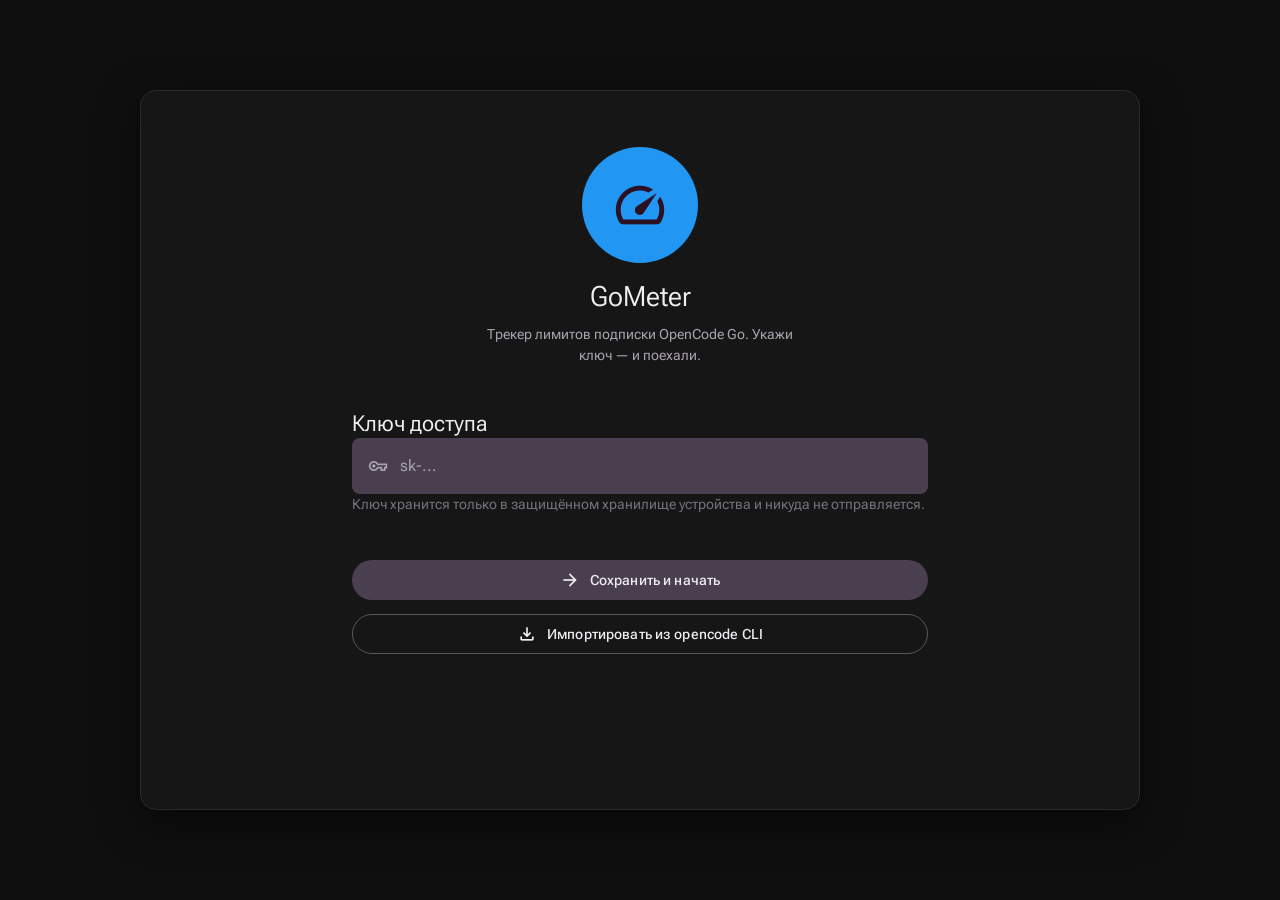
==== commit b3857123: "docs: sync mockup-md3 with M3 state, log no-local-build rule" ====
--- a/docs/gometer-mockup-md3/desktop.html
+++ b/docs/gometer-mockup-md3/desktop.html
@@ -17,7 +17,10 @@
     <!-- ===== Боковая панель ===== -->
     <nav class="rail" aria-label="Основная навигация">
       <div class="rail-brand">
-        <span class="rail-title">GoMeter</span>
+        <div class="rail-brand-text">
+          <span class="rail-title">GoMeter</span>
+          <span class="rail-sub">Лимиты OpenCode Go</span>
+        </div>
       </div>
       <button class="rail-item is-active" data-screen="usage" type="button">
         <span class="material-symbols-outlined">speed</span>
--- a/docs/gometer-mockup-md3/styles.css
+++ b/docs/gometer-mockup-md3/styles.css
@@ -33,7 +33,10 @@
   /* активный пункт нижней навигации */
   --nav-active: #3B3340;
 
+  /* M3 shape tokens: cards 12, fields/menus/chips 8, dialogs 28 */
   --radius-l: 24px;
+  --radius-md: 12px;
+  --radius-s: 8px;
   --radius-xl: 28px;
   --radius-full: 9999px;
   --dur: 200ms;
@@ -131,9 +134,9 @@
 .page-head-spacer { width: 40px; flex: none; }
 
 .page-title {
-  font-size: 26px;
+  font-size: 22px;
   line-height: 1.2;
-  font-weight: 500;
+  font-weight: 400;
   letter-spacing: 0;
 }
 .page-title.is-centered {
@@ -142,9 +145,9 @@
 }
 
 .section-title {
-  font-size: 19px;
+  font-size: 22px;
   line-height: 1.25;
-  font-weight: 500;
+  font-weight: 400;
   letter-spacing: 0;
 }
 
@@ -191,7 +194,7 @@
 
 .win-card {
   background: var(--card);
-  border-radius: var(--radius-xl);
+  border-radius: var(--radius-md);
   padding: 22px 12px 16px;
   display: flex;
   flex-direction: column;
@@ -206,14 +209,14 @@
 .win-icon { color: var(--on-surface); display: grid; place-items: center; }
 .win-icon .material-symbols-outlined { font-size: 30px; }
 
-.win-name { font-size: 15px; font-weight: 500; }
-.win-percent { font-size: 27px; font-weight: 650; letter-spacing: -.01em; font-variant-numeric: tabular-nums; }
+.win-name { font-size: 16px; font-weight: 500; }
+.win-percent { font-size: 24px; font-weight: 600; letter-spacing: -.01em; font-variant-numeric: tabular-nums; }
 .win-percent small { font-size: 14px; font-weight: 500; color: var(--on-surface-variant); margin-left: 1px; }
 .win-sub { font-size: 12px; color: var(--on-surface-variant); margin-bottom: 4px; }
 
 .progress {
   width: 100%;
-  height: 6px;
+  height: 4px;
   border-radius: var(--radius-full);
   background: rgba(0, 0, 0, .28);
   overflow: hidden;
@@ -251,12 +254,12 @@
 .status-icon .material-symbols-outlined { font-size: 22px; font-variation-settings: 'FILL' 1, 'wght' 400, 'GRAD' 0, 'opsz' 24; }
 .status-text { display: flex; flex-direction: column; gap: 2px; min-width: 0; }
 .status-title { font-size: 16px; font-weight: 500; }
-.status-sub { font-size: 13px; line-height: 1.4; color: var(--on-surface-variant); }
+.status-sub { font-size: 14px; line-height: 1.4; color: var(--on-surface-variant); }
 .status-sub b { font-weight: 500; color: var(--on-surface); font-variant-numeric: tabular-nums; }
 
 .updated {
   text-align: center;
-  font-size: 13px;
+  font-size: 12px;
   color: var(--muted);
   padding-top: 4px;
 }
@@ -294,7 +297,7 @@
 .row-label { font-size: 16px; font-weight: 400; }
 .row-label.is-danger { color: var(--red); }
 .row-text { display: flex; flex-direction: column; gap: 1px; min-width: 0; }
-.row-sub { font-size: 13px; color: var(--on-surface-variant); }
+.row-sub { font-size: 14px; color: var(--on-surface-variant); }
 .row-sub.is-ok { color: var(--green); }
 .row-sub.is-error { color: var(--red); }
 
@@ -304,7 +307,7 @@
 .color-row { display: flex; flex-wrap: wrap; gap: 14px; padding: 4px 0 10px; }
 .color-dot {
   position: relative;
-  width: 40px; height: 40px;
+  width: 56px; height: 56px;
   border: none;
   border-radius: 50%;
   cursor: pointer;
@@ -316,7 +319,7 @@
 .color-dot::after {
   content: "";
   position: absolute;
-  inset: -5px;
+  inset: -6px;
   border: 2px solid transparent;
   border-radius: 50%;
   transition: border-color var(--dur);
@@ -327,7 +330,7 @@
   color: var(--on-surface-variant);
   display: grid; place-items: center;
 }
-.color-dot.is-auto .material-symbols-outlined { font-size: 20px; pointer-events: none; }
+.color-dot.is-auto .material-symbols-outlined { font-size: 22px; pointer-events: none; }
 .color-dot.is-auto.is-selected { color: var(--on-surface); }
 
 /* =========================================================
@@ -340,14 +343,15 @@
   justify-content: space-between;
   gap: 10px;
   min-width: 158px;
-  height: 50px;
-  padding: 0 18px 0 20px;
+  height: 48px;
+  padding: 0 14px 0 20px;
   background: var(--card);
   color: var(--on-surface);
   border: none;
-  border-radius: var(--radius-full);
+  border-radius: 24px;
   font-family: inherit;
-  font-size: 15px;
+  font-size: 14px;
+  font-weight: 500;
   cursor: pointer;
   transition: background var(--dur);
 }
@@ -360,7 +364,7 @@
   top: calc(100% + 8px);
   min-width: 100%;
   background: #3A3340;
-  border-radius: 20px;
+  border-radius: var(--radius-s);
   box-shadow: 0 8px 24px var(--shadow);
   padding: 6px;
   z-index: 10;
@@ -377,9 +381,10 @@
   padding: 0 16px;
   background: transparent;
   border: none;
-  border-radius: 14px;
+  border-radius: var(--radius-s);
   font-family: inherit;
-  font-size: 15px;
+  font-size: 14px;
+  font-weight: 500;
   color: var(--on-surface);
   cursor: pointer;
   white-space: nowrap;
@@ -419,9 +424,9 @@
 .btn {
   display: flex; align-items: center; justify-content: center; gap: 10px;
   width: 100%;
-  min-height: 50px;
+  min-height: 40px;
   padding: 0 22px;
-  font-size: 15px; font-weight: 500; font-family: inherit; letter-spacing: .01em;
+  font-size: 14px; font-weight: 500; font-family: inherit; letter-spacing: .01em;
   border-radius: var(--radius-full);
   cursor: pointer;
   transition: background var(--dur), filter var(--dur);
@@ -441,7 +446,7 @@
 .btn-outline:hover { background: rgba(255, 255, 255, .05); }
 body.theme-light .btn-outline:hover { background: rgba(0, 0, 0, .04); }
 
-.btn-sm { width: auto; min-height: 38px; padding: 0 18px; font-size: 14px; }
+.btn-sm { width: auto; min-height: 40px; padding: 0 18px; font-size: 14px; }
 
 .text-link {
   text-align: center;
@@ -466,14 +471,14 @@
 .text-field .text-field-icon .material-symbols-outlined { font-size: 20px; }
 .text-input {
   width: 100%;
-  height: 52px;
+  height: 56px;
   padding: 0 52px 0 48px;
   font-size: 16px;
   font-family: inherit;
   color: var(--on-surface);
   background: var(--card);
   border: none;
-  border-radius: 18px;
+  border-radius: var(--radius-s);
   outline: none;
   transition: background var(--dur);
 }
@@ -492,8 +497,8 @@
 .eye-btn:hover { background: rgba(255, 255, 255, .07); color: var(--on-surface); }
 .eye-btn .material-symbols-outlined { font-size: 20px; }
 
-.hint { font-size: 13px; line-height: 1.45; color: var(--muted); }
-.helper { font-size: 13px; line-height: 1.45; color: var(--on-surface-variant); min-height: 18px; }
+.hint { font-size: 14px; line-height: 1.45; color: var(--muted); }
+.helper { font-size: 14px; line-height: 1.45; color: var(--on-surface-variant); min-height: 18px; }
 .helper.is-error { color: var(--red); }
 .helper.is-ok { color: var(--green); }
 
@@ -502,7 +507,7 @@
    ========================================================= */
 .phone-notif {
   background: var(--card);
-  border-radius: var(--radius-xl);
+  border-radius: var(--radius-md);
   padding: 16px 18px;
 }
 .notif-header { display: flex; align-items: center; gap: 12px; margin-bottom: 6px; }
@@ -517,13 +522,13 @@
 .notif-time { font-size: 12px; color: var(--on-surface-variant); }
 .notif-body { display: flex; flex-direction: column; gap: 2px; padding-left: 44px; }
 .notif-title { font-size: 14px; font-weight: 500; }
-.notif-text { font-size: 13px; line-height: 1.45; color: var(--on-surface-variant); }
+.notif-text { font-size: 14px; line-height: 1.45; color: var(--on-surface-variant); }
 
 /* ---- живые уведомления на главном экране ---- */
 .pushes { display: flex; flex-direction: column; gap: 10px; }
 .push-card {
   background: var(--card);
-  border-radius: var(--radius-xl);
+  border-radius: var(--radius-md);
   padding: 14px 16px 16px;
 }
 .push-card .notif-header { margin-bottom: 4px; }
@@ -559,24 +564,24 @@
   margin-bottom: 6px;
 }
 .hero-logo .material-symbols-outlined { font-size: 58px; }
-.hero-name { font-size: 28px; font-weight: 600; letter-spacing: -.01em; }
+.hero-name { font-size: 28px; font-weight: 400; letter-spacing: 0; }
 .hero-sub { font-size: 14px; line-height: 1.5; color: var(--on-surface-variant); max-width: 320px; }
-.hero-version { font-size: 13px; color: var(--muted); }
+.hero-version { font-size: 12px; color: var(--muted); }
 
 .update-card {
   display: flex; align-items: center; gap: 12px;
   background: var(--card);
-  border-radius: var(--radius-xl);
+  border-radius: var(--radius-md);
   padding: 14px 18px;
   flex: none;
 }
 .update-card > .material-symbols-outlined { font-size: 22px; color: var(--accent); flex: none; }
 .update-card-text { flex: 1; display: flex; flex-direction: column; gap: 2px; min-width: 0; }
-.update-card-title { font-size: 15px; font-weight: 500; }
-.update-card-sub { font-size: 13px; color: var(--on-surface-variant); }
+.update-card-title { font-size: 16px; font-weight: 500; }
+.update-card-sub { font-size: 14px; color: var(--on-surface-variant); }
 
 .about-copy { text-align: center; font-size: 12px; color: var(--muted); padding: 12px 0 4px; }
-.platforms-line { text-align: center; font-size: 13px; color: var(--on-surface-variant); }
+.platforms-line { text-align: center; font-size: 12px; color: var(--on-surface-variant); }
 
 /* =========================================================
    Нижняя навигация (вкладки)
@@ -587,30 +592,36 @@
   width: 100%; max-width: 440px;
   display: flex;
   justify-content: space-around;
-  align-items: flex-end;
+  align-items: center;
+  background: var(--card);
   padding: 8px 12px calc(10px + env(safe-area-inset-bottom, 0px));
-  background: transparent;
   pointer-events: none;
 }
 .nav-item {
   pointer-events: auto;
   display: flex; flex-direction: column;
   align-items: center; justify-content: center;
-  gap: 3px;
-  min-width: 88px;
-  padding: 8px 14px;
+  gap: 4px;
+  min-width: 80px;
+  padding: 6px 14px;
   border: none;
   background: transparent;
   color: #8F898F;
   font-family: inherit;
   font-size: 12px;
   font-weight: 500;
-  border-radius: 22px;
+  letter-spacing: .5px;
   cursor: pointer;
   transition: color var(--dur), background var(--dur);
 }
-.nav-item .material-symbols-outlined { font-size: 26px; }
-.nav-item.is-active { background: var(--nav-active); color: var(--on-surface); }
+.nav-item .material-symbols-outlined {
+  font-size: 26px;
+  padding: 5px 17px;
+  border-radius: var(--radius-full);
+  transition: background var(--dur), color var(--dur);
+}
+.nav-item.is-active { color: var(--on-surface); }
+.nav-item.is-active .material-symbols-outlined { background: var(--nav-active); }
 .nav-item:hover:not(.is-active) { color: var(--on-surface-variant); }
 .nav-item:focus-visible { outline: 2px solid var(--accent); outline-offset: -2px; }
 
--- a/docs/gometer-mockup-md3/desktop.css
+++ b/docs/gometer-mockup-md3/desktop.css
@@ -24,26 +24,36 @@
    Боковая панель
    ========================================================= */
 .rail {
-  width: 240px;
+  width: 260px;
   flex: none;
   background: #1C1C1C;
   border-right: 1px solid var(--hairline);
-  padding: 16px 12px;
+  padding: 12px;
   display: flex;
   flex-direction: column;
-  gap: 4px;
+  gap: 2px;
 }
 body.theme-light .rail { background: #ECE9E4; }
 
 .rail-brand {
   display: flex;
   align-items: center;
-  padding: 6px 14px 20px;
+  padding: 6px 12px 20px;
+}
+.rail-brand-text {
+  display: flex;
+  flex-direction: column;
+  gap: 1px;
+  min-width: 0;
 }
 .rail-title {
-  font-size: 24px;
-  font-weight: 700;
-  letter-spacing: .01em;
+  font-size: 16px;
+  font-weight: 500;
+  letter-spacing: 0;
+}
+.rail-sub {
+  font-size: 12px;
+  color: var(--on-surface-variant);
 }
 
 .rail-item {
@@ -51,21 +61,21 @@
   align-items: center;
   gap: 14px;
   width: 100%;
-  min-height: 48px;
+  min-height: 56px;
   padding: 0 14px;
   border: none;
-  border-radius: 10px;
+  border-radius: 24px;
   background: transparent;
   color: var(--on-surface-variant);
   font-family: inherit;
-  font-size: 15px;
+  font-size: 14px;
   font-weight: 500;
   letter-spacing: 0;
   text-align: left;
   cursor: pointer;
   transition: color var(--dur), background var(--dur);
 }
-.rail-item .material-symbols-outlined { font-size: 22px; }
+.rail-item .material-symbols-outlined { font-size: 24px; }
 .rail-item:hover { background: rgba(255, 255, 255, .06); color: var(--on-surface); }
 .rail-item.is-active { background: var(--nav-active); color: var(--on-surface); }
 .rail-item:focus-visible { outline: 2px solid var(--accent); outline-offset: -2px; }
